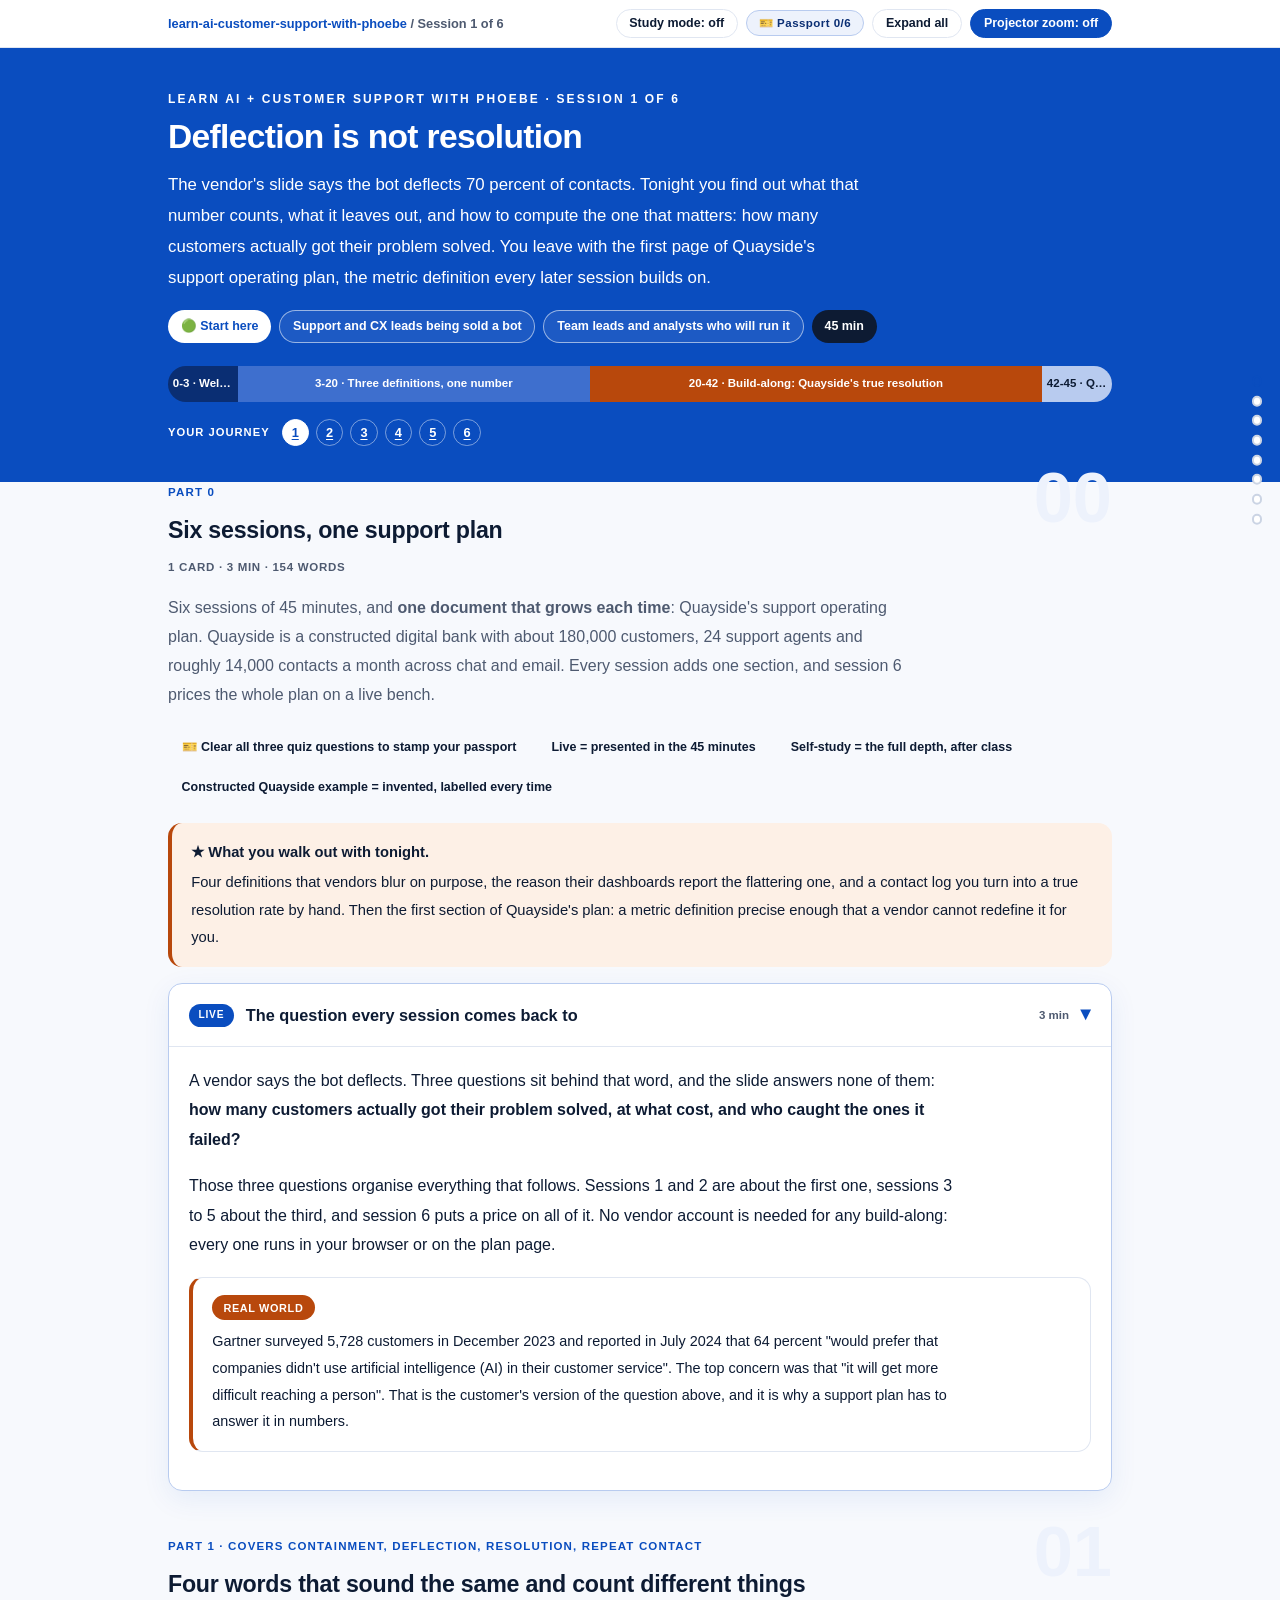
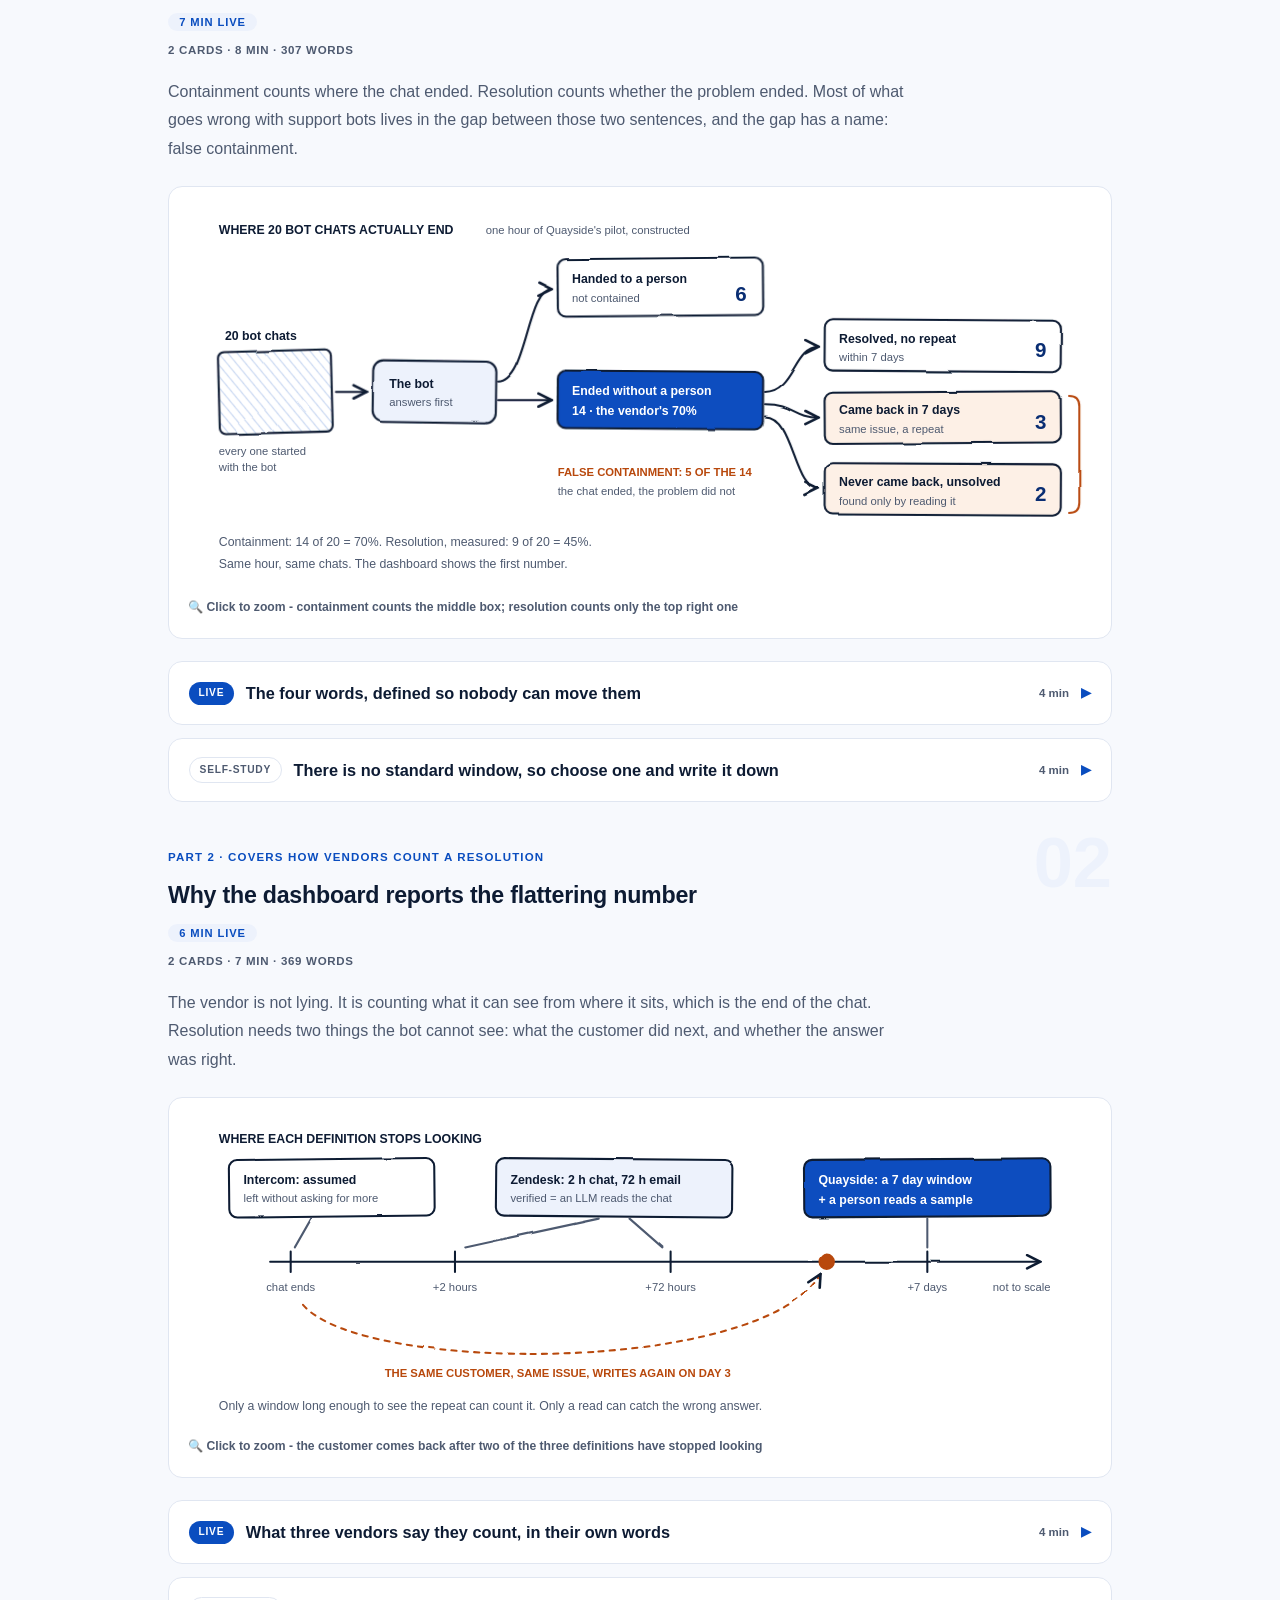
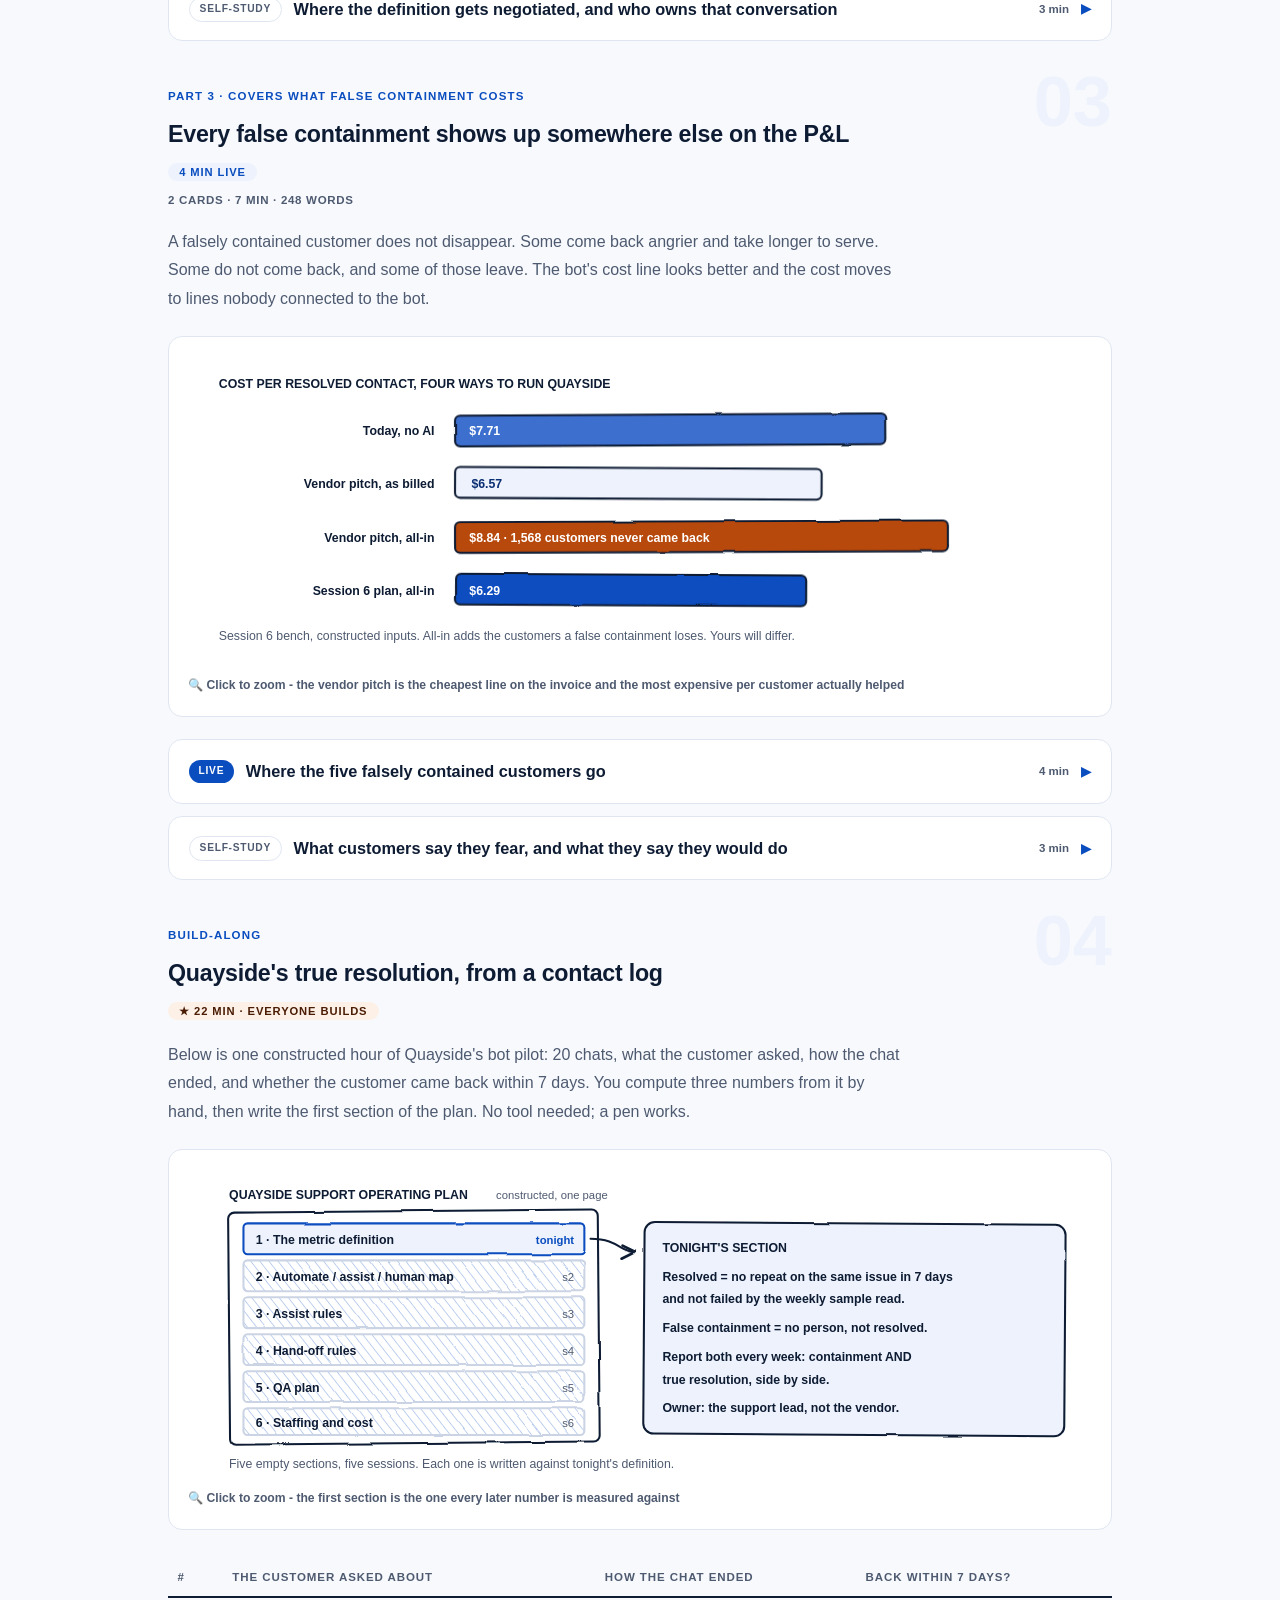
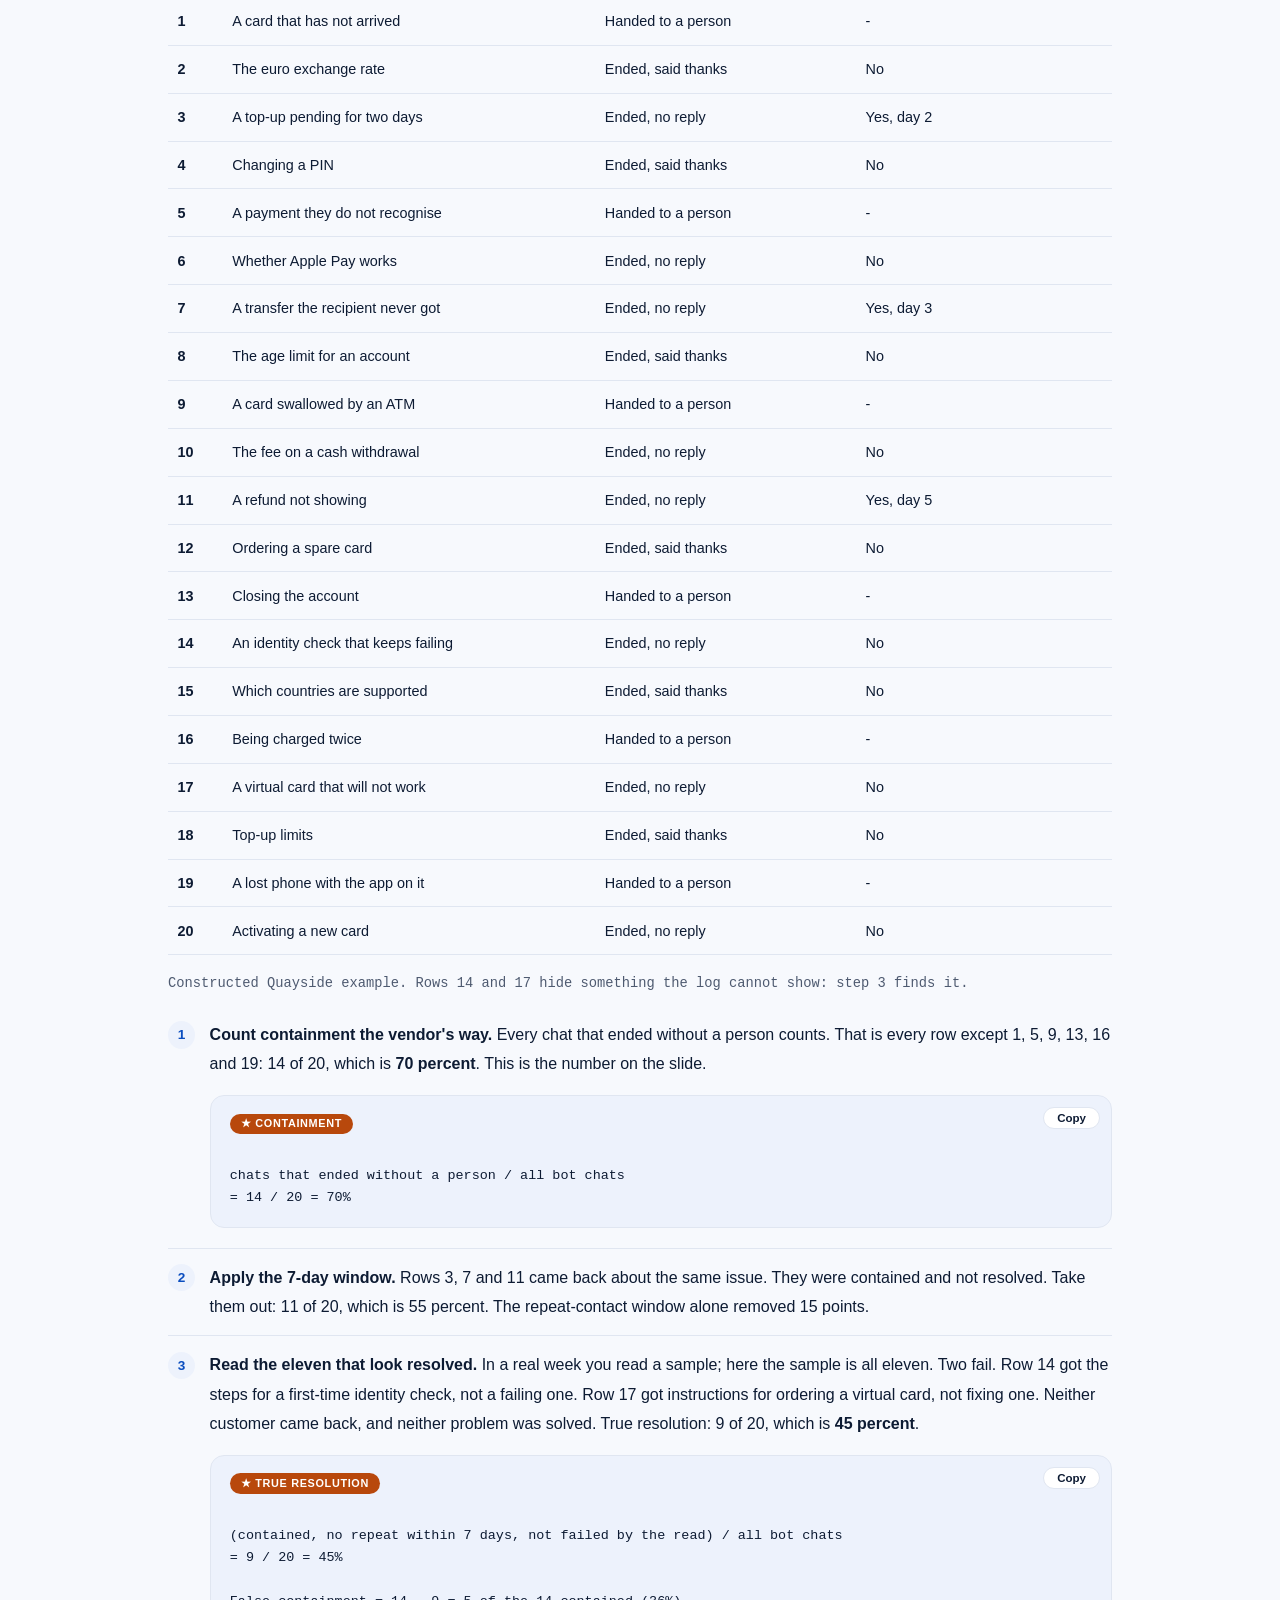
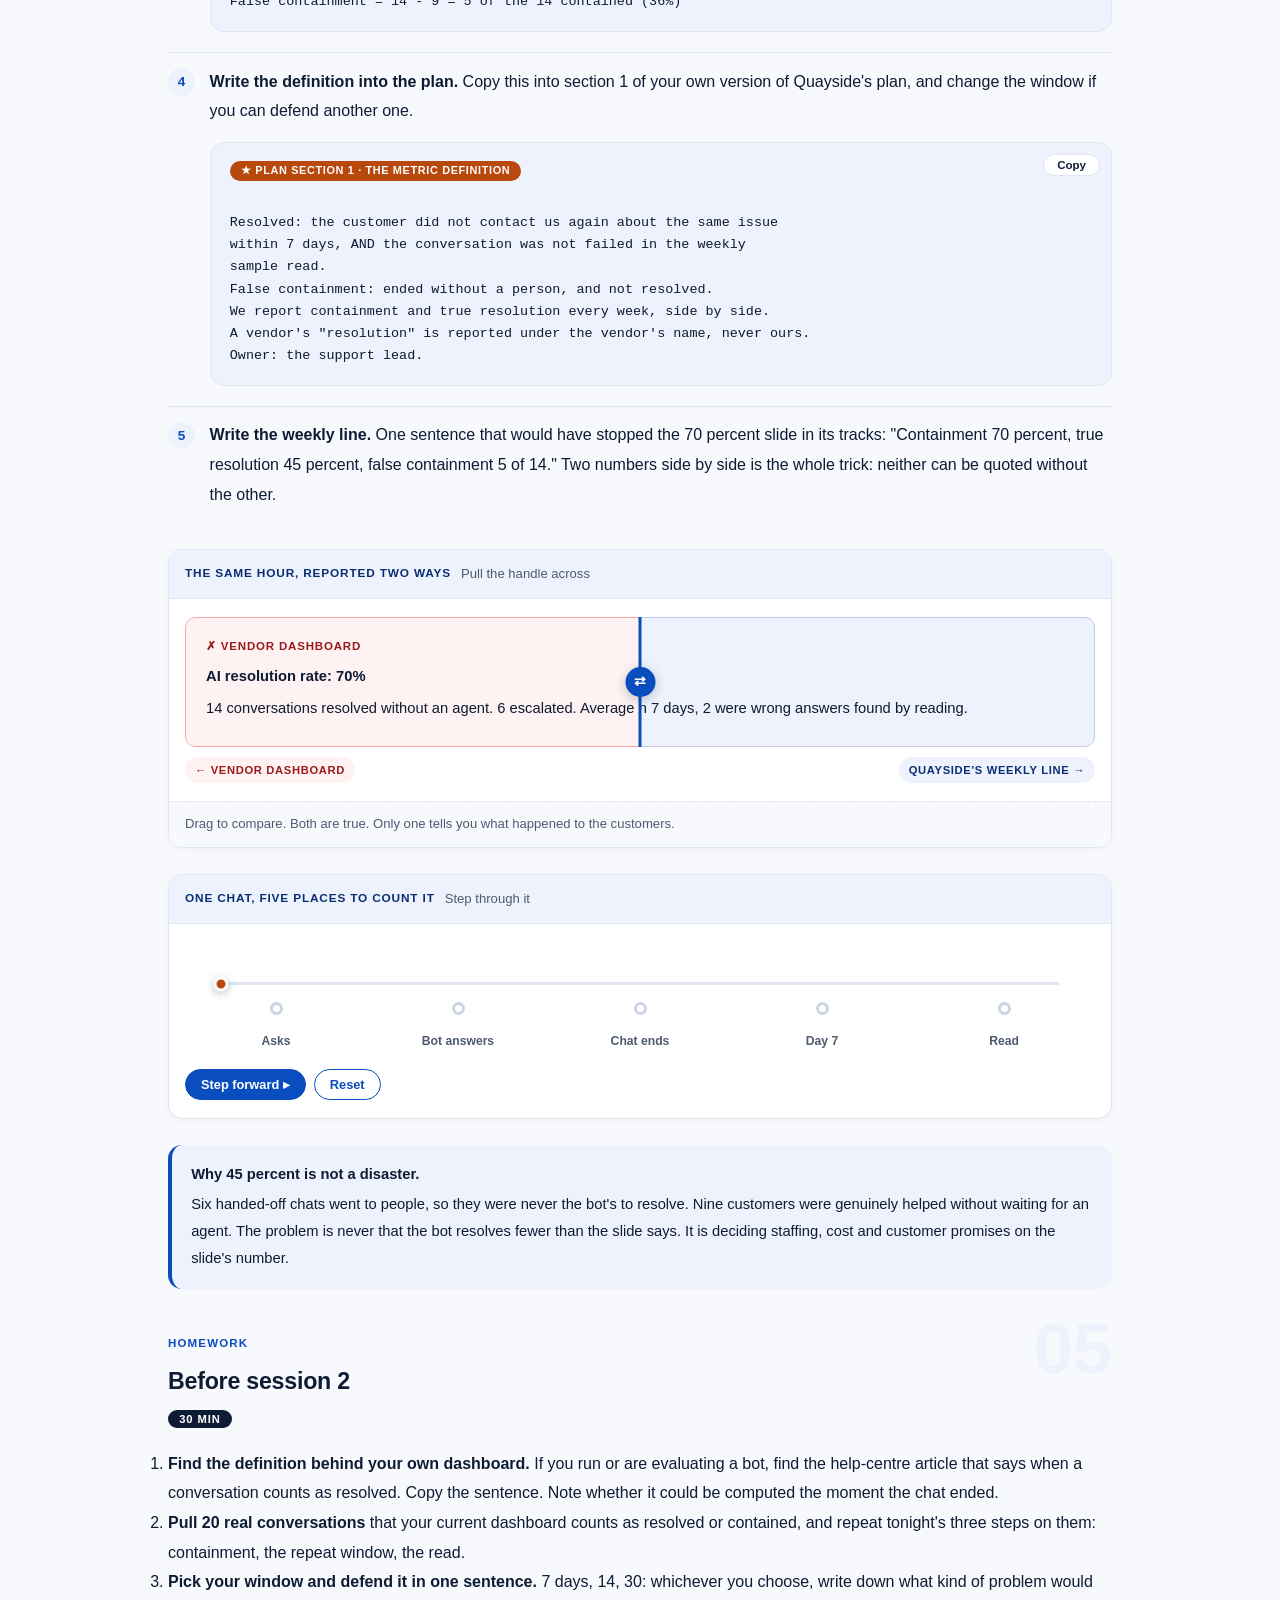
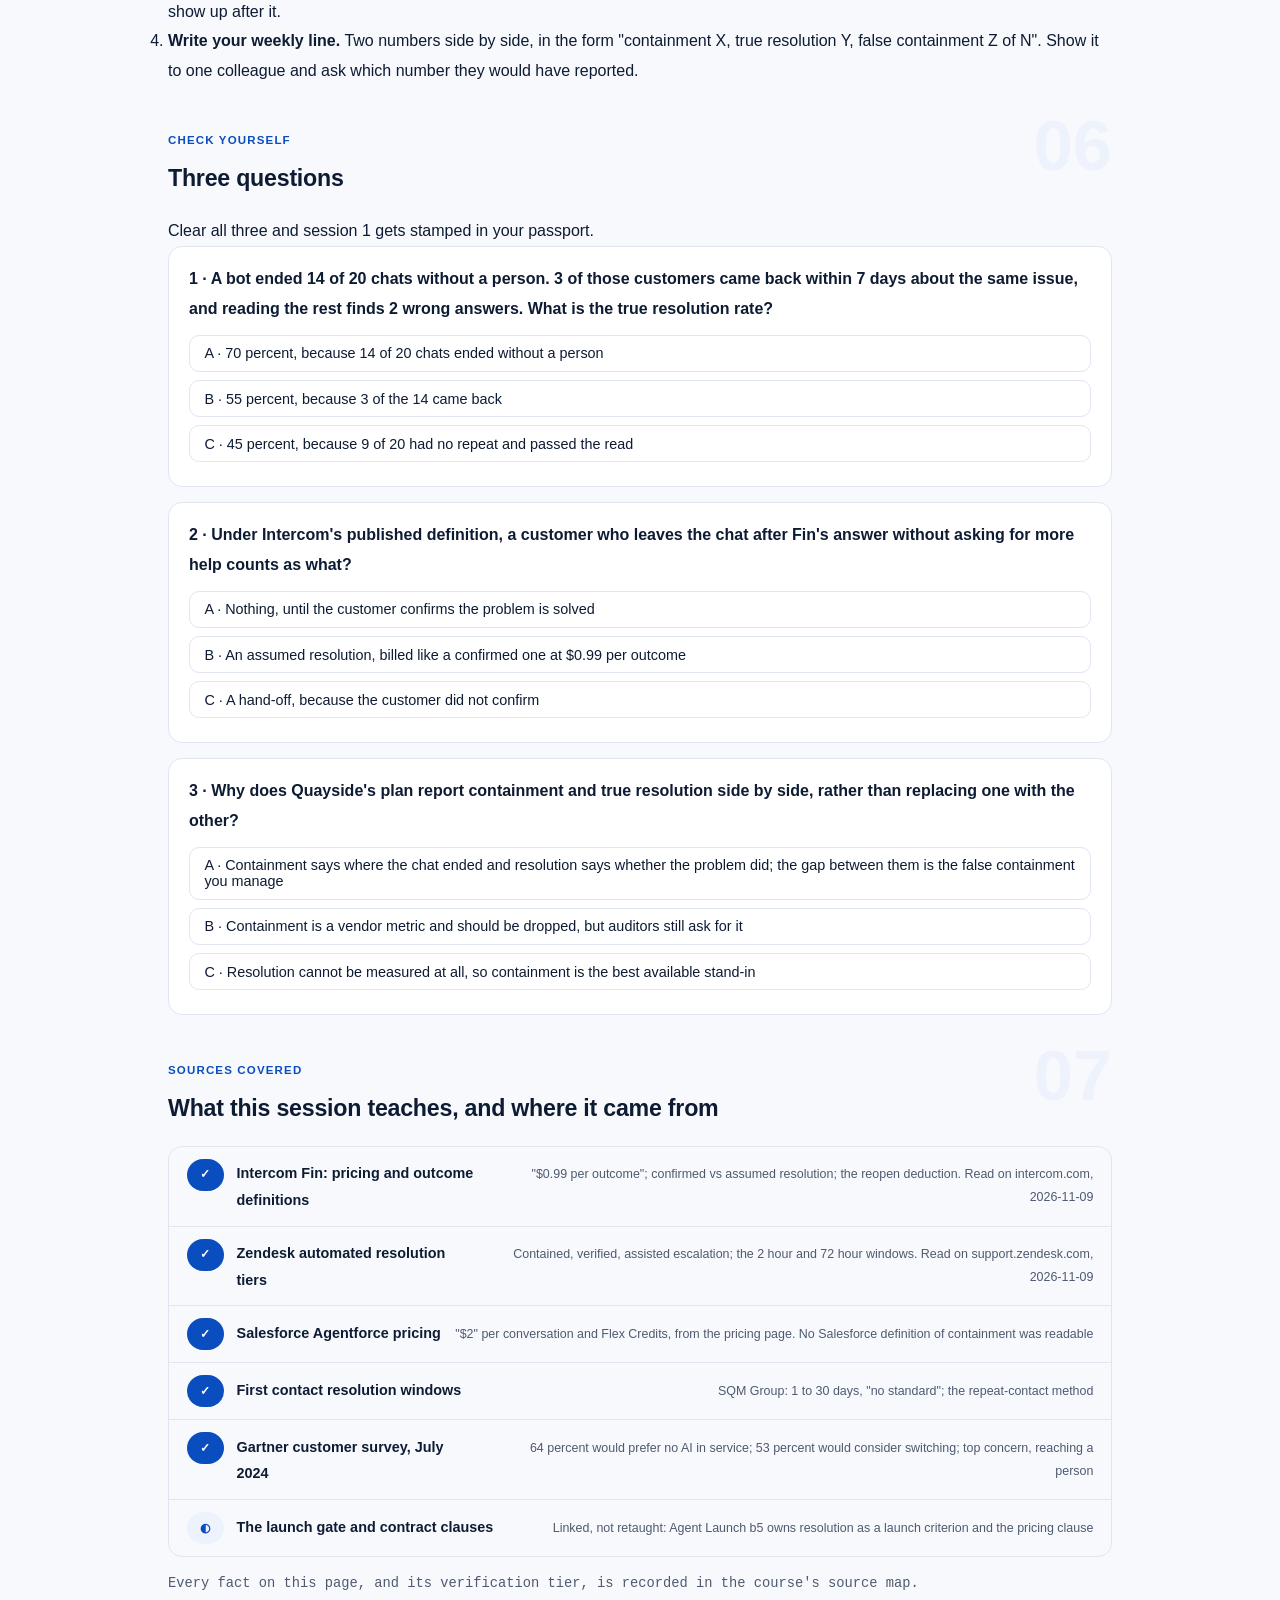
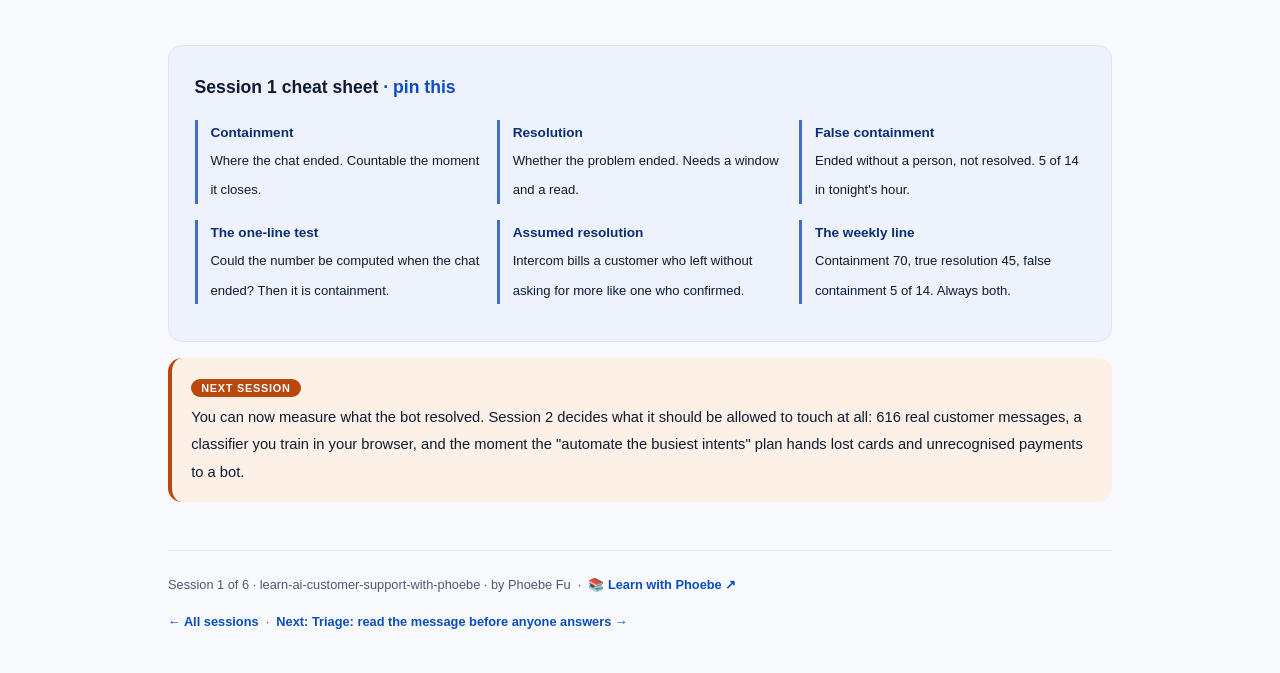
==== courses/01-deflection-is-not-resolution.html @ c3b91f30 "Initial course build by Phoebe Fu Co-Authored-By: Claude Opus 5.5 <noreply@anthropic.com>" ====
<!DOCTYPE html>
<html lang="en">
<head>
<meta charset="UTF-8">
<meta name="viewport" content="width=device-width, initial-scale=1.0">
<!-- social:start -->
<meta name="description" content="Session 1 of 6. Containment, deflection, resolution and false containment: why a support bot's dashboard says 70 percent when the customers say otherwise, and how to compute the true number from a contact log.">
<meta property="og:type" content="article">
<meta property="og:site_name" content="Learn with Phoebe">
<meta property="og:title" content="Deflection is not resolution - learn ai customer support with phoebe">
<meta property="og:description" content="Session 1 of 6. The bot ended 14 of 20 chats without a person. Nine customers actually got their problem solved.">
<meta property="og:url" content="https://phoebefu6.github.io/learn-ai-customer-support-with-phoebe/courses/01-deflection-is-not-resolution.html">
<meta property="og:image" content="https://phoebefu6.github.io/learn-ai-customer-support-with-phoebe/assets/og-cover.png">
<meta property="og:image:width" content="1200">
<meta property="og:image:height" content="630">
<meta name="twitter:card" content="summary_large_image">
<meta name="twitter:title" content="Deflection is not resolution - learn ai customer support with phoebe">
<meta name="twitter:description" content="Session 1 of 6. Containment counts where the chat ended. Resolution counts whether the problem did.">
<meta name="twitter:image" content="https://phoebefu6.github.io/learn-ai-customer-support-with-phoebe/assets/og-cover.png">
<!-- social:end -->
<title>Session 1 · Deflection is not resolution - learn ai customer support with phoebe</title>
<link rel="stylesheet" href="../assets/style.css?v=1">
</head>
<body>

<div class="toolbar">
  <div class="wrap">
    <span class="crumb"><a href="../index.html">learn-ai-customer-support-with-phoebe</a> / Session 1 of 6</span>
    <button class="btn" id="toggle-all" type="button">Expand all</button>
    <button class="btn primary" id="zoom-toggle" type="button">Projector zoom: off</button>
  </div>
</div>

<header class="masthead">
  <div class="wrap">
    <div class="eyebrow">Learn AI + Customer Support with Phoebe · Session 1 of 6</div>
    <h1>Deflection is not <span class="accent">resolution</span></h1>
    <p class="sub">The vendor's slide says the bot deflects 70 percent of contacts. Tonight you find out what that number counts, what it leaves out, and how to compute the one that matters: how many customers actually got their problem solved. You leave with the first page of Quayside's support operating plan, the metric definition every later session builds on.</p>
    <div class="chip-row">
      <span class="chip level">🟢 Start here</span>
      <span class="chip audience">Support and CX leads being sold a bot</span>
      <span class="chip audience">Team leads and analysts who will run it</span>
      <span class="chip time">45 min</span>
    </div>
    <div class="agenda">
      <span class="a1" style="flex:3">0-3 · Welcome</span>
      <span class="a2" style="flex:17">3-20 · Three definitions, one number</span>
      <span class="a3" style="flex:22">20-42 · Build-along: Quayside's true resolution</span>
      <span class="a4" style="flex:3">42-45 · Q&amp;A</span>
    </div>
  </div>
</header>

<main class="wrap">

  <!-- ============ INTRO ============ -->
  <section class="section" id="intro">
    <div class="section-kicker">
      <span class="klabel">Part 0</span>
      <h2>Six sessions, one support plan</h2>
    </div>
    <p class="lede">Six sessions of 45 minutes, and <strong>one document that grows each time</strong>: Quayside's support operating plan. Quayside is a constructed digital bank with about 180,000 customers, 24 support agents and roughly 14,000 contacts a month across chat and email. Every session adds one section, and session 6 prices the whole plan on a live bench.</p>

    <div class="legend">
      <span class="pill">🎫 Clear all three quiz questions to stamp your passport</span>
      <span class="pill">Live = presented in the 45 minutes</span>
      <span class="pill">Self-study = the full depth, after class</span>
      <span class="pill">Constructed Quayside example = invented, labelled every time</span>
    </div>

    <div class="callout win">
      <p><strong>★ What you walk out with tonight.</strong> Four definitions that vendors blur on purpose, the reason their dashboards report the flattering one, and a contact log you turn into a true resolution rate by hand. Then the first section of Quayside's plan: a metric definition precise enough that a vendor cannot redefine it for you.</p>
    </div>

    <details class="card" open>
      <summary><span class="mode live">Live</span>The question every session comes back to<span class="mini">3 min</span><span class="caret">▶</span></summary>
      <div class="body">
        <p>A vendor says the bot deflects. Three questions sit behind that word, and the slide answers none of them: <strong>how many customers actually got their problem solved, at what cost, and who caught the ones it failed?</strong></p>
        <p>Those three questions organise everything that follows. Sessions 1 and 2 are about the first one, sessions 3 to 5 about the third, and session 6 puts a price on all of it. No vendor account is needed for any build-along: every one runs in your browser or on the plan page.</p>
        <div class="callout example">
          <span class="ex-pill">Real world</span>
          <p>Gartner surveyed 5,728 customers in December 2023 and reported in July 2024 that 64 percent "would prefer that companies didn't use artificial intelligence (AI) in their customer service". The top concern was that "it will get more difficult reaching a person". That is the customer's version of the question above, and it is why a support plan has to answer it in numbers.</p>
        </div>
      </div>
    </details>
  </section>

  <!-- ============ PART 1 ============ -->
  <section class="section" id="part-1">
    <div class="section-kicker">
      <span class="klabel">Part 1 · covers containment, deflection, resolution, repeat contact</span>
      <h2>Four words that sound the same and count different things</h2>
      <span class="tag concept">7 min live</span>
    </div>
    <p class="lede">Containment counts where the chat ended. Resolution counts whether the problem ended. Most of what goes wrong with support bots lives in the gap between those two sentences, and the gap has a name: false containment.</p>

    <figure class="zoomable">
      <svg viewBox="0 0 880 370" xmlns="http://www.w3.org/2000/svg" role="img" aria-label="Twenty bot chats from one constructed hour at Quayside: 6 handed to a person, 14 ended without one. Of the 14, 9 were resolved with no repeat within 7 days, 3 came back within 7 days, and 2 never came back but were still unsolved. Containment is 70 percent, true resolution 45 percent.">
        <defs>
          <filter id="s1aSk" x="-3%" y="-3%" width="106%" height="106%"><feTurbulence type="fractalNoise" baseFrequency="0.02" numOctaves="2" seed="7" result="n"/><feDisplacementMap in="SourceGraphic" in2="n" scale="2.4" xChannelSelector="R" yChannelSelector="G"/></filter>
          <pattern id="s1aHc" patternUnits="userSpaceOnUse" width="7" height="7" patternTransform="rotate(-38)"><line x1="0" y1="0" x2="0" y2="7" stroke="#0A4DBF" stroke-width="1" opacity=".5"/></pattern>
          <marker id="s1aAr" viewBox="0 0 10 10" refX="9" refY="5" markerWidth="8" markerHeight="8" orient="auto"><path d="M1 1 L9 5 L1 9" fill="none" stroke="#0D1B33" stroke-width="1.6" stroke-linecap="round"/></marker>
        </defs>
        <style>
          .s1aH { font: 800 12px Inter, sans-serif; fill: #0D1B33; }
          .s1aL { font: 600 12px Inter, sans-serif; fill: #0D1B33; }
          .s1aS { font: 400 11px Inter, sans-serif; fill: #4E5A70; }
          .s1aB { font: 800 11px Inter, sans-serif; fill: #B8480C; }
          .s1aV { font: 800 20px Inter, sans-serif; fill: #0A2E73; }
          .s1aW { font: 800 12px Inter, sans-serif; fill: #FFFFFF; }
          .s1aN { font: 400 12px Inter, sans-serif; fill: #4E5A70; }
        </style>

        <text class="s1aH" x="30" y="26">WHERE 20 BOT CHATS ACTUALLY END</text>
        <text class="s1aS" x="290" y="26">one hour of Quayside's pilot, constructed</text>

        <g filter="url(#s1aSk)" fill="none" stroke="#0D1B33" stroke-width="2" stroke-linecap="round" stroke-linejoin="round">
          <rect x="30" y="140" width="110" height="80" rx="6" transform="rotate(-1.5 85 180)" fill="url(#s1aHc)"/>
          <rect x="180" y="150" width="120" height="60" rx="10" transform="rotate(0.8 240 180)" fill="#EDF2FC"/>
          <path d="M144 180 L174 180" marker-end="url(#s1aAr)"/>
          <rect x="360" y="50" width="200" height="56" rx="8" transform="rotate(-0.5 460 78)" fill="#FFFFFF"/>
          <rect x="360" y="160" width="200" height="56" rx="8" transform="rotate(0.4 460 188)" fill="#0A4DBF"/>
          <path d="M302 170 C330 170 330 80 354 80" marker-end="url(#s1aAr)"/>
          <path d="M302 188 L354 188" marker-end="url(#s1aAr)"/>
          <rect x="620" y="110" width="230" height="50" rx="8" transform="rotate(0.4 735 135)" fill="#FFFFFF"/>
          <rect x="620" y="180" width="230" height="50" rx="8" transform="rotate(-0.4 735 205)" fill="#FDF0E6"/>
          <rect x="620" y="250" width="230" height="50" rx="8" transform="rotate(0.3 735 275)" fill="#FDF0E6"/>
          <path d="M562 180 C590 180 590 136 614 136" marker-end="url(#s1aAr)"/>
          <path d="M562 192 C590 192 590 205 614 205" marker-end="url(#s1aAr)"/>
          <path d="M562 204 C590 204 590 274 614 274" marker-end="url(#s1aAr)"/>
          <path d="M858 184 Q868 184 868 194 L868 288 Q868 298 858 298" stroke="#B8480C"/>
        </g>

        <text class="s1aL" x="36" y="130">20 bot chats</text>
        <text class="s1aS" x="30" y="242">every one started</text>
        <text class="s1aS" x="30" y="257">with the bot</text>
        <text class="s1aH" x="196" y="176">The bot</text>
        <text class="s1aS" x="196" y="194">answers first</text>

        <text class="s1aL" x="374" y="74">Handed to a person</text>
        <text class="s1aS" x="374" y="93">not contained</text>
        <text class="s1aV" x="544" y="92" text-anchor="end">6</text>
        <text class="s1aW" x="374" y="183">Ended without a person</text>
        <text class="s1aW" x="374" y="203">14 · the vendor's 70%</text>

        <text class="s1aL" x="634" y="132">Resolved, no repeat</text>
        <text class="s1aS" x="634" y="150">within 7 days</text>
        <text class="s1aV" x="836" y="146" text-anchor="end">9</text>
        <text class="s1aL" x="634" y="202">Came back in 7 days</text>
        <text class="s1aS" x="634" y="220">same issue, a repeat</text>
        <text class="s1aV" x="836" y="216" text-anchor="end">3</text>
        <text class="s1aL" x="634" y="272">Never came back, unsolved</text>
        <text class="s1aS" x="634" y="290">found only by reading it</text>
        <text class="s1aV" x="836" y="286" text-anchor="end">2</text>
        <text class="s1aB" x="360" y="262">FALSE CONTAINMENT: 5 OF THE 14</text>
        <text class="s1aS" x="360" y="280">the chat ended, the problem did not</text>

        <text class="s1aN" x="30" y="330">Containment: 14 of 20 = 70%. Resolution, measured: 9 of 20 = 45%.</text>
        <text class="s1aN" x="30" y="352">Same hour, same chats. The dashboard shows the first number.</text>
      </svg>
      <figcaption>🔍 Click to zoom - containment counts the middle box; resolution counts only the top right one</figcaption>
    </figure>

    <details class="card">
      <summary><span class="mode live">Live</span>The four words, defined so nobody can move them<span class="mini">4 min</span><span class="caret">▶</span></summary>
      <div class="body">
        <table class="clean">
          <tr><th>Word</th><th>What it counts</th><th>When you can count it</th></tr>
          <tr><td><strong>Containment</strong></td><td>Conversations that ended without reaching a person</td><td>The moment the chat closes</td></tr>
          <tr><td><strong>Deflection</strong></td><td>Contacts that never reached a person because something else answered first. Vendors use it loosely, often as a synonym for containment</td><td>The moment the chat closes</td></tr>
          <tr><td><strong>Resolution</strong></td><td>Customers whose problem actually ended</td><td>Only after a window, and only with a check</td></tr>
          <tr><td><strong>Repeat contact</strong></td><td>The same customer, about the same issue, inside the window</td><td>At the end of the window</td></tr>
        </table>
        <p><strong>False containment</strong> is the difference: a conversation counted as contained whose problem was not resolved. Every one of them is a customer who was told, in effect, that they were done.</p>
        <div class="callout tip">
          <p><strong>The one-line test.</strong> Ask of any number on a vendor slide: could it have been computed the moment the chat ended? If yes, it is a containment number, whatever the slide calls it.</p>
        </div>
      </div>
    </details>

    <details class="card">
      <summary><span class="mode self">Self-study</span>There is no standard window, so choose one and write it down<span class="mini">4 min</span><span class="caret">▶</span></summary>
      <div class="body">
        <p>The contact-centre research firm SQM Group defines internal first contact resolution by whether the customer came back "for the same issue within 1 to 30 days", and adds that "there is no standard for internal FCR measurement". A poll reported by Call Centre Helper found "the most common method of measuring FCR was to track repeat contacts within a given timeframe".</p>
        <p>So the window is a decision, not a fact. Quayside picks <strong>7 days</strong>: long enough to see a transfer that never arrived or a refund that never showed, short enough to report weekly. A bank with monthly statements might reasonably pick 30. What is not reasonable is leaving the choice to whoever builds the dashboard.</p>
        <div class="callout example">
          <span class="ex-pill">Real world</span>
          <p>Klarna's February 2024 announcement of its AI assistant listed many numbers. One of them was "a 25% drop in repeat inquiries". Session 5 takes the whole announcement apart; for now, notice that the repeat number is the only one in the list that speaks to resolution rather than to where the chat ended.</p>
        </div>
      </div>
    </details>
  </section>

  <!-- ============ PART 2 ============ -->
  <section class="section" id="part-2">
    <div class="section-kicker">
      <span class="klabel">Part 2 · covers how vendors count a resolution</span>
      <h2>Why the dashboard reports the flattering number</h2>
      <span class="tag concept">6 min live</span>
    </div>
    <p class="lede">The vendor is not lying. It is counting what it can see from where it sits, which is the end of the chat. Resolution needs two things the bot cannot see: what the customer did next, and whether the answer was right.</p>

    <figure class="zoomable">
      <svg viewBox="0 0 880 300" xmlns="http://www.w3.org/2000/svg" role="img" aria-label="A timeline from the end of a chat to seven days later. Intercom counts an assumed resolution when the customer leaves without asking for more; Zendesk's window is 2 hours for messaging by default and 72 hours for email, and its verified tier has a language model read the chat; Quayside's definition waits 7 days and reads a sample. The customer's repeat contact on day 3 is visible only to the 7 day window.">
        <defs>
          <filter id="s1bSk" x="-3%" y="-3%" width="106%" height="106%"><feTurbulence type="fractalNoise" baseFrequency="0.02" numOctaves="2" seed="13" result="n"/><feDisplacementMap in="SourceGraphic" in2="n" scale="2.4" xChannelSelector="R" yChannelSelector="G"/></filter>
          <pattern id="s1bHc" patternUnits="userSpaceOnUse" width="7" height="7" patternTransform="rotate(-38)"><line x1="0" y1="0" x2="0" y2="7" stroke="#0A4DBF" stroke-width="1" opacity=".5"/></pattern>
          <marker id="s1bAr" viewBox="0 0 10 10" refX="9" refY="5" markerWidth="8" markerHeight="8" orient="auto"><path d="M1 1 L9 5 L1 9" fill="none" stroke="#0D1B33" stroke-width="1.6" stroke-linecap="round"/></marker>
        </defs>
        <style>
          .s1bH { font: 800 12px Inter, sans-serif; fill: #0D1B33; }
          .s1bL { font: 600 12px Inter, sans-serif; fill: #0D1B33; }
          .s1bS { font: 400 11px Inter, sans-serif; fill: #4E5A70; }
          .s1bB { font: 800 11px Inter, sans-serif; fill: #B8480C; }
          .s1bW { font: 800 12px Inter, sans-serif; fill: #FFFFFF; }
          .s1bN { font: 400 12px Inter, sans-serif; fill: #4E5A70; }
        </style>

        <text class="s1bH" x="30" y="24">WHERE EACH DEFINITION STOPS LOOKING</text>

        <g filter="url(#s1bSk)" fill="none" stroke="#0D1B33" stroke-width="2" stroke-linecap="round" stroke-linejoin="round">
          <rect x="40" y="40" width="200" height="56" rx="8" transform="rotate(-0.6 140 68)" fill="#FFFFFF"/>
          <rect x="300" y="40" width="230" height="56" rx="8" transform="rotate(0.5 415 68)" fill="#EDF2FC"/>
          <rect x="600" y="40" width="240" height="56" rx="8" transform="rotate(-0.4 720 68)" fill="#0A4DBF"/>
          <path d="M80 140 L830 140" marker-end="url(#s1bAr)"/>
          <path d="M100 130 L100 150 M260 130 L260 150 M470 130 L470 150 M720 130 L720 150"/>
          <path d="M120 98 L104 126" stroke="#4E5A70"/>
          <path d="M400 98 L270 126 M430 98 L462 126" stroke="#4E5A70"/>
          <path d="M720 98 L720 126" stroke="#4E5A70"/>
          <path d="M112 182 C170 250 560 250 616 152" stroke="#B8480C" stroke-dasharray="5 6" marker-end="url(#s1bAr)"/>
          <circle cx="622" cy="140" r="7" fill="#B8480C" stroke="#B8480C"/>
        </g>

        <text class="s1bL" x="54" y="64">Intercom: assumed</text>
        <text class="s1bS" x="54" y="82">left without asking for more</text>
        <text class="s1bL" x="314" y="64">Zendesk: 2 h chat, 72 h email</text>
        <text class="s1bS" x="314" y="82">verified = an LLM reads the chat</text>
        <text class="s1bW" x="614" y="64">Quayside: a 7 day window</text>
        <text class="s1bW" x="614" y="84">+ a person reads a sample</text>

        <text class="s1bS" x="100" y="168" text-anchor="middle">chat ends</text>
        <text class="s1bS" x="260" y="168" text-anchor="middle">+2 hours</text>
        <text class="s1bS" x="470" y="168" text-anchor="middle">+72 hours</text>
        <text class="s1bS" x="720" y="168" text-anchor="middle">+7 days</text>
        <text class="s1bS" x="840" y="168" text-anchor="end">not to scale</text>
        <text class="s1bB" x="360" y="252" text-anchor="middle">THE SAME CUSTOMER, SAME ISSUE, WRITES AGAIN ON DAY 3</text>

        <text class="s1bN" x="30" y="284">Only a window long enough to see the repeat can count it. Only a read can catch the wrong answer.</text>
      </svg>
      <figcaption>🔍 Click to zoom - the customer comes back after two of the three definitions have stopped looking</figcaption>
    </figure>

    <details class="card">
      <summary><span class="mode live">Live</span>What three vendors say they count, in their own words<span class="mini">4 min</span><span class="caret">▶</span></summary>
      <div class="body">
        <p>Each of these was read on the vendor's own page on 2026-11-09. Pricing and definitions here change often: re-verify before you put any of it in a contract.</p>
        <div class="prompt-box bad">
          <span class="label">Intercom Fin, help centre: what counts as a resolution</span>
A resolution is counted when, following Fin's last answer in a
conversation, the customer confirms ("Ok thanks", "That helped")
"or exits the conversation without requesting further assistance
(assumed resolution)."
        </div>
        <p>Intercom's pricing page lists Fin at "$0.99 per outcome", and the FAQ counts the case where customers "don't ask for more help after Fin responds". An assumed resolution is billed like a confirmed one. If the customer returns to the same conversation, "that resolution will be deducted and not charged". A new conversation three days later is a different conversation.</p>
        <div class="prompt-box good">
          <span class="label">★ Zendesk, resolution tiers introduced May 18, 2026</span>
Contained: "The AI agent handled the interaction to completion
without the customer requesting further assistance."
"This tier does not count against your resolution allowance."

Verified: "The AI agent successfully resolved the interaction."
A large language model "evaluates the text of the conversation to
confirm that the customer's request was satisfactorily resolved."
        </div>
        <p>Zendesk's windows: email ends "72 hours after the first email", messaging "2 hours after the first message" by default (it "can be increased up to 72 hours"). Its own product now separates contained from verified, which is the distinction this session is about, drawn by a vendor.</p>
        <p>Salesforce lists Agentforce at "$2" per conversation on its pricing page, with Flex Credits as the newer model. No Salesforce page that defines a conversation, containment or deflection could be read, so none is quoted here.</p>
      </div>
    </details>

    <details class="card">
      <summary><span class="mode self">Self-study</span>Where the definition gets negotiated, and who owns that conversation<span class="mini">3 min</span><span class="caret">▶</span></summary>
      <div class="body">
        <p>Whether a vendor's definition of resolution is good enough to launch on, and how to write the resolution-definition clause into the contract, belongs to the launch gate. That is taught in full in <a href="https://phoebefu6.github.io/learn-agent-launch-with-phoebe/courses/b5-gate-the-chatbot.html">Agent Launch: gate the chatbot ↗</a>. This session takes over after launch: the operating number you report every week, whatever the contract says.</p>
        <p>A support-QA vendor put the problem in one sentence: "Containment counts the absence of a human, not the presence of a resolution." It is a vendor blog, so treat it as a quotable line rather than evidence, but it is the right line.</p>
      </div>
    </details>
  </section>

  <!-- ============ PART 3 ============ -->
  <section class="section" id="part-3">
    <div class="section-kicker">
      <span class="klabel">Part 3 · covers what false containment costs</span>
      <h2>Every false containment shows up somewhere else on the P&amp;L</h2>
      <span class="tag concept">4 min live</span>
    </div>
    <p class="lede">A falsely contained customer does not disappear. Some come back angrier and take longer to serve. Some do not come back, and some of those leave. The bot's cost line looks better and the cost moves to lines nobody connected to the bot.</p>

    <figure class="zoomable">
      <svg viewBox="0 0 880 300" xmlns="http://www.w3.org/2000/svg" role="img" aria-label="Cost per resolved contact from the session 6 bench, constructed inputs: today with no AI 7.71 dollars; the vendor pitch at 70 percent, as billed, 6.57 dollars; the same pitch counting customers lost, 8.84 dollars; the session 6 plan counting customers lost, 6.29 dollars.">
        <defs>
          <filter id="s1cSk" x="-3%" y="-3%" width="106%" height="106%"><feTurbulence type="fractalNoise" baseFrequency="0.02" numOctaves="2" seed="21" result="n"/><feDisplacementMap in="SourceGraphic" in2="n" scale="2.4" xChannelSelector="R" yChannelSelector="G"/></filter>
        </defs>
        <style>
          .s1cH { font: 800 12px Inter, sans-serif; fill: #0D1B33; }
          .s1cL { font: 600 12px Inter, sans-serif; fill: #0D1B33; }
          .s1cS { font: 400 11px Inter, sans-serif; fill: #4E5A70; }
          .s1cW { font: 800 12px Inter, sans-serif; fill: #FFFFFF; }
          .s1cV { font: 800 12px Inter, sans-serif; fill: #0A2E73; }
          .s1cN { font: 400 12px Inter, sans-serif; fill: #4E5A70; }
        </style>

        <text class="s1cH" x="30" y="30">COST PER RESOLVED CONTACT, FOUR WAYS TO RUN QUAYSIDE</text>

        <g filter="url(#s1cSk)" fill="none" stroke="#0D1B33" stroke-width="2" stroke-linecap="round" stroke-linejoin="round">
          <rect x="260" y="56" width="419" height="30" rx="5" transform="rotate(-0.3 470 71)" fill="#3E6FCE"/>
          <rect x="260" y="108" width="357" height="30" rx="5" transform="rotate(0.3 438 123)" fill="#EDF2FC"/>
          <rect x="260" y="160" width="480" height="30" rx="5" transform="rotate(-0.2 500 175)" fill="#B8480C"/>
          <rect x="260" y="212" width="342" height="30" rx="5" transform="rotate(0.3 431 227)" fill="#0A4DBF"/>
        </g>

        <text class="s1cL" x="240" y="76" text-anchor="end">Today, no AI</text>
        <text class="s1cW" x="274" y="76">$7.71</text>
        <text class="s1cL" x="240" y="128" text-anchor="end">Vendor pitch, as billed</text>
        <text class="s1cV" x="276" y="128">$6.57</text>
        <text class="s1cL" x="240" y="180" text-anchor="end">Vendor pitch, all-in</text>
        <text class="s1cW" x="274" y="180">$8.84 · 1,568 customers never came back</text>
        <text class="s1cL" x="240" y="232" text-anchor="end">Session 6 plan, all-in</text>
        <text class="s1cW" x="274" y="232">$6.29</text>

        <text class="s1cN" x="30" y="276">Session 6 bench, constructed inputs. All-in adds the customers a false containment loses. Yours will differ.</text>
      </svg>
      <figcaption>🔍 Click to zoom - the vendor pitch is the cheapest line on the invoice and the most expensive per customer actually helped</figcaption>
    </figure>

    <details class="card">
      <summary><span class="mode live">Live</span>Where the five falsely contained customers go<span class="mini">4 min</span><span class="caret">▶</span></summary>
      <div class="body">
        <p>Take the 5 false containments from the figure in Part 1. In Quayside's constructed model, which session 6 prices, three things happen:</p>
        <ul>
          <li><strong>Most come back.</strong> The model assumes 60 percent return within the window, and each repeat takes 1.5 times the normal handle time, because the customer explains the problem again and is less patient doing it.</li>
          <li><strong>The rest go quiet.</strong> They are invisible to every containment number and to the repeat-contact number too. Only reading a sample finds them, which is why session 5 exists.</li>
          <li><strong>Some of the quiet ones leave.</strong> The model assumes 15 percent of them close their account. Churn modelling itself is a different discipline, taught in <a href="https://phoebefu6.github.io/learn-customer-retention-with-phoebe/courses/a7-churn-prediction.html">Customer Retention: churn prediction ↗</a>; here it is one honest line on the support P&amp;L.</li>
        </ul>
        <p>Every one of those percentages is constructed, and the bench labels them so. What is not constructed is the shape: <strong>you also paid the AI fee on every falsely contained conversation</strong>, because under an assumed-resolution definition they were billed as outcomes.</p>
      </div>
    </details>

    <details class="card">
      <summary><span class="mode self">Self-study</span>What customers say they fear, and what they say they would do<span class="mini">3 min</span><span class="caret">▶</span></summary>
      <div class="body">
        <p>The same July 2024 Gartner release reported that "53% of customers would consider switching to a competitor if they found out a company was going to use AI for customer service". It is a stated intention from a survey, not observed behaviour, so do not put it in a forecast. It is still the right thing to read aloud when someone proposes measuring the bot by containment alone: the thing customers say they fear is exactly the thing containment cannot see.</p>
      </div>
    </details>
  </section>

  <!-- ============ DEMO ============ -->
  <section class="section" id="demo-1">
    <div class="section-kicker">
      <span class="klabel">Build-along</span>
      <h2>Quayside's true resolution, from a contact log</h2>
      <span class="tag demo">★ 22 min · everyone builds</span>
    </div>
    <p class="lede">Below is one constructed hour of Quayside's bot pilot: 20 chats, what the customer asked, how the chat ended, and whether the customer came back within 7 days. You compute three numbers from it by hand, then write the first section of the plan. No tool needed; a pen works.</p>

    <figure class="zoomable">
      <svg viewBox="0 0 880 300" xmlns="http://www.w3.org/2000/svg" role="img" aria-label="Quayside's support operating plan as a one-page document with six sections. Section 1, the metric definition, is filled tonight; sections 2 to 6 are empty and labelled with the session that fills them. The definition reads: resolved means no repeat on the same issue within 7 days and not failed by a sample read; report containment and true resolution together.">
        <defs>
          <filter id="s1dSk" x="-3%" y="-3%" width="106%" height="106%"><feTurbulence type="fractalNoise" baseFrequency="0.02" numOctaves="2" seed="29" result="n"/><feDisplacementMap in="SourceGraphic" in2="n" scale="2.4" xChannelSelector="R" yChannelSelector="G"/></filter>
          <pattern id="s1dHc" patternUnits="userSpaceOnUse" width="7" height="7" patternTransform="rotate(-38)"><line x1="0" y1="0" x2="0" y2="7" stroke="#0A4DBF" stroke-width="1" opacity=".5"/></pattern>
          <marker id="s1dAr" viewBox="0 0 10 10" refX="9" refY="5" markerWidth="8" markerHeight="8" orient="auto"><path d="M1 1 L9 5 L1 9" fill="none" stroke="#0D1B33" stroke-width="1.6" stroke-linecap="round"/></marker>
        </defs>
        <style>
          .s1dH { font: 800 12px Inter, sans-serif; fill: #0D1B33; }
          .s1dL { font: 600 12px Inter, sans-serif; fill: #0D1B33; }
          .s1dS { font: 400 11px Inter, sans-serif; fill: #4E5A70; }
          .s1dA { font: 700 11px Inter, sans-serif; fill: #0A4DBF; }
          .s1dN { font: 400 12px Inter, sans-serif; fill: #4E5A70; }
        </style>

        <text class="s1dH" x="40" y="28">QUAYSIDE SUPPORT OPERATING PLAN</text>
        <text class="s1dS" x="300" y="28">constructed, one page</text>

        <g filter="url(#s1dSk)" fill="none" stroke="#0D1B33" stroke-width="2" stroke-linecap="round" stroke-linejoin="round">
          <rect x="40" y="40" width="360" height="226" rx="6" transform="rotate(-0.5 220 153)" fill="#FFFFFF"/>
          <rect x="54" y="52" width="332" height="30" rx="4" fill="#EDF2FC" stroke="#0A4DBF"/>
          <rect x="54" y="88" width="332" height="30" rx="4" fill="url(#s1dHc)" stroke="#CBD4E4"/>
          <rect x="54" y="124" width="332" height="30" rx="4" fill="url(#s1dHc)" stroke="#CBD4E4"/>
          <rect x="54" y="160" width="332" height="30" rx="4" fill="url(#s1dHc)" stroke="#CBD4E4"/>
          <rect x="54" y="196" width="332" height="30" rx="4" fill="url(#s1dHc)" stroke="#CBD4E4"/>
          <rect x="54" y="232" width="332" height="26" rx="4" fill="url(#s1dHc)" stroke="#CBD4E4"/>
          <path d="M392 67 C420 67 420 80 436 80" marker-end="url(#s1dAr)"/>
          <rect x="444" y="52" width="410" height="206" rx="10" transform="rotate(0.4 649 155)" fill="#EDF2FC"/>
        </g>

        <text class="s1dL" x="66" y="72">1 · The metric definition</text>
        <text class="s1dA" x="376" y="72" text-anchor="end">tonight</text>
        <text class="s1dL" x="66" y="108">2 · Automate / assist / human map</text>
        <text class="s1dS" x="376" y="108" text-anchor="end">s2</text>
        <text class="s1dL" x="66" y="144">3 · Assist rules</text>
        <text class="s1dS" x="376" y="144" text-anchor="end">s3</text>
        <text class="s1dL" x="66" y="180">4 · Hand-off rules</text>
        <text class="s1dS" x="376" y="180" text-anchor="end">s4</text>
        <text class="s1dL" x="66" y="216">5 · QA plan</text>
        <text class="s1dS" x="376" y="216" text-anchor="end">s5</text>
        <text class="s1dL" x="66" y="250">6 · Staffing and cost</text>
        <text class="s1dS" x="376" y="250" text-anchor="end">s6</text>

        <text class="s1dH" x="462" y="80">TONIGHT'S SECTION</text>
        <text class="s1dL" x="462" y="108">Resolved = no repeat on the same issue in 7 days</text>
        <text class="s1dL" x="462" y="130">and not failed by the weekly sample read.</text>
        <text class="s1dL" x="462" y="158">False containment = no person, not resolved.</text>
        <text class="s1dL" x="462" y="186">Report both every week: containment AND</text>
        <text class="s1dL" x="462" y="208">true resolution, side by side.</text>
        <text class="s1dL" x="462" y="236">Owner: the support lead, not the vendor.</text>

        <text class="s1dN" x="40" y="290">Five empty sections, five sessions. Each one is written against tonight's definition.</text>
      </svg>
      <figcaption>🔍 Click to zoom - the first section is the one every later number is measured against</figcaption>
    </figure>

    <table class="clean">
      <tr><th>#</th><th>The customer asked about</th><th>How the chat ended</th><th>Back within 7 days?</th></tr>
      <tr><td>1</td><td>A card that has not arrived</td><td>Handed to a person</td><td>-</td></tr>
      <tr><td>2</td><td>The euro exchange rate</td><td>Ended, said thanks</td><td>No</td></tr>
      <tr><td>3</td><td>A top-up pending for two days</td><td>Ended, no reply</td><td>Yes, day 2</td></tr>
      <tr><td>4</td><td>Changing a PIN</td><td>Ended, said thanks</td><td>No</td></tr>
      <tr><td>5</td><td>A payment they do not recognise</td><td>Handed to a person</td><td>-</td></tr>
      <tr><td>6</td><td>Whether Apple Pay works</td><td>Ended, no reply</td><td>No</td></tr>
      <tr><td>7</td><td>A transfer the recipient never got</td><td>Ended, no reply</td><td>Yes, day 3</td></tr>
      <tr><td>8</td><td>The age limit for an account</td><td>Ended, said thanks</td><td>No</td></tr>
      <tr><td>9</td><td>A card swallowed by an ATM</td><td>Handed to a person</td><td>-</td></tr>
      <tr><td>10</td><td>The fee on a cash withdrawal</td><td>Ended, no reply</td><td>No</td></tr>
      <tr><td>11</td><td>A refund not showing</td><td>Ended, no reply</td><td>Yes, day 5</td></tr>
      <tr><td>12</td><td>Ordering a spare card</td><td>Ended, said thanks</td><td>No</td></tr>
      <tr><td>13</td><td>Closing the account</td><td>Handed to a person</td><td>-</td></tr>
      <tr><td>14</td><td>An identity check that keeps failing</td><td>Ended, no reply</td><td>No</td></tr>
      <tr><td>15</td><td>Which countries are supported</td><td>Ended, said thanks</td><td>No</td></tr>
      <tr><td>16</td><td>Being charged twice</td><td>Handed to a person</td><td>-</td></tr>
      <tr><td>17</td><td>A virtual card that will not work</td><td>Ended, no reply</td><td>No</td></tr>
      <tr><td>18</td><td>Top-up limits</td><td>Ended, said thanks</td><td>No</td></tr>
      <tr><td>19</td><td>A lost phone with the app on it</td><td>Handed to a person</td><td>-</td></tr>
      <tr><td>20</td><td>Activating a new card</td><td>Ended, no reply</td><td>No</td></tr>
    </table>
    <p class="mono">Constructed Quayside example. Rows 14 and 17 hide something the log cannot show: step 3 finds it.</p>

    <div class="steps">
      <div class="step"><p><strong>Count containment the vendor's way.</strong> Every chat that ended without a person counts. That is every row except 1, 5, 9, 13, 16 and 19: 14 of 20, which is <strong>70 percent</strong>. This is the number on the slide.</p>
        <div class="prompt-box good"><span class="label">★ Containment</span>
chats that ended without a person / all bot chats
= 14 / 20 = 70%</div></div>
      <div class="step"><p><strong>Apply the 7-day window.</strong> Rows 3, 7 and 11 came back about the same issue. They were contained and not resolved. Take them out: 11 of 20, which is 55 percent. The repeat-contact window alone removed 15 points.</p></div>
      <div class="step"><p><strong>Read the eleven that look resolved.</strong> In a real week you read a sample; here the sample is all eleven. Two fail. Row 14 got the steps for a first-time identity check, not a failing one. Row 17 got instructions for ordering a virtual card, not fixing one. Neither customer came back, and neither problem was solved. True resolution: 9 of 20, which is <strong>45 percent</strong>.</p>
        <div class="prompt-box good"><span class="label">★ True resolution</span>
(contained, no repeat within 7 days, not failed by the read) / all bot chats
= 9 / 20 = 45%

False containment = 14 - 9 = 5 of the 14 contained (36%)</div></div>
      <div class="step"><p><strong>Write the definition into the plan.</strong> Copy this into section 1 of your own version of Quayside's plan, and change the window if you can defend another one.</p>
        <div class="prompt-box good"><span class="label">★ Plan section 1 · the metric definition</span>
Resolved: the customer did not contact us again about the same issue
within 7 days, AND the conversation was not failed in the weekly
sample read.
False containment: ended without a person, and not resolved.
We report containment and true resolution every week, side by side.
A vendor's "resolution" is reported under the vendor's name, never ours.
Owner: the support lead.</div></div>
      <div class="step"><p><strong>Write the weekly line.</strong> One sentence that would have stopped the 70 percent slide in its tracks: "Containment 70 percent, true resolution 45 percent, false containment 5 of 14." Two numbers side by side is the whole trick: neither can be quoted without the other.</p></div>
    </div>

    <div class="wipe" data-title="The same hour, reported two ways" data-label-a="Vendor dashboard" data-label-b="Quayside's weekly line" data-foot="Drag to compare. Both are true. Only one tells you what happened to the customers.">
      <div class="wipe-a">
        <p><strong>AI resolution rate: 70%</strong></p>
        <p>14 conversations resolved without an agent. 6 escalated. Average handle time under two minutes.</p>
      </div>
      <div class="wipe-b">
        <p><strong>Containment 70%, true resolution 45%.</strong></p>
        <p>5 of 14 contained chats were false containment: 3 came back within 7 days, 2 were wrong answers found by reading.</p>
      </div>
    </div>

    <div class="tick" data-stages="Asks|Bot answers|Chat ends|Day 7|Read" data-title="One chat, five places to count it">
      <p class="tick-note" data-stage="0"><b>Asks.</b> Row 7: the recipient never got the transfer.</p>
      <p class="tick-note" data-stage="1"><b>Bot answers.</b> It explains how long transfers normally take.</p>
      <p class="tick-note" data-stage="2"><b>Chat ends.</b> No reply. Containment counts it, and an assumed-resolution definition bills it.</p>
      <p class="tick-note" data-stage="3"><b>Day 7.</b> The customer wrote again on day 3. A repeat contact: not resolved.</p>
      <p class="tick-note" data-stage="4"><b>Read.</b> The read would have caught it anyway: the bot answered the timing question, not the missing money.</p>
    </div>

    <div class="callout tip">
      <p><strong>Why 45 percent is not a disaster.</strong> Six handed-off chats went to people, so they were never the bot's to resolve. Nine customers were genuinely helped without waiting for an agent. The problem is never that the bot resolves fewer than the slide says. It is deciding staffing, cost and customer promises on the slide's number.</p>
    </div>
  </section>

  <!-- ============ HOMEWORK ============ -->
  <section class="section" id="exercise">
    <div class="section-kicker">
      <span class="klabel">Homework</span>
      <h2>Before session 2</h2>
      <span class="tag exercise">30 min</span>
    </div>
    <ol>
      <li><strong>Find the definition behind your own dashboard.</strong> If you run or are evaluating a bot, find the help-centre article that says when a conversation counts as resolved. Copy the sentence. Note whether it could be computed the moment the chat ended.</li>
      <li><strong>Pull 20 real conversations</strong> that your current dashboard counts as resolved or contained, and repeat tonight's three steps on them: containment, the repeat window, the read.</li>
      <li><strong>Pick your window and defend it in one sentence.</strong> 7 days, 14, 30: whichever you choose, write down what kind of problem would show up after it.</li>
      <li><strong>Write your weekly line.</strong> Two numbers side by side, in the form "containment X, true resolution Y, false containment Z of N". Show it to one colleague and ask which number they would have reported.</li>
    </ol>
  </section>

  <!-- ============ QUIZ ============ -->
  <section class="section" id="quiz">
    <div class="section-kicker">
      <span class="klabel">Check yourself</span>
      <h2>Three questions</h2>
    </div>
    <p>Clear all three and session 1 gets stamped in your passport.</p>

    <div class="quiz-q" data-answer="2">
      <p class="qtext">1 · A bot ended 14 of 20 chats without a person. 3 of those customers came back within 7 days about the same issue, and reading the rest finds 2 wrong answers. What is the true resolution rate?</p>
      <button class="qopt" type="button">A · 70 percent, because 14 of 20 chats ended without a person</button>
      <button class="qopt" type="button">B · 55 percent, because 3 of the 14 came back</button>
      <button class="qopt" type="button">C · 45 percent, because 9 of 20 had no repeat and passed the read</button>
      <p class="qwhy">70 percent is containment. 55 percent applies the window but trusts every answer the customer did not complain about. Only 9 customers both stayed away and got a right answer: 45 percent.</p>
    </div>

    <div class="quiz-q" data-answer="1">
      <p class="qtext">2 · Under Intercom's published definition, a customer who leaves the chat after Fin's answer without asking for more help counts as what?</p>
      <button class="qopt" type="button">A · Nothing, until the customer confirms the problem is solved</button>
      <button class="qopt" type="button">B · An assumed resolution, billed like a confirmed one at $0.99 per outcome</button>
      <button class="qopt" type="button">C · A hand-off, because the customer did not confirm</button>
      <p class="qwhy">Intercom counts it when the customer "exits the conversation without requesting further assistance (assumed resolution)". A return to the same conversation is deducted; a new conversation days later is not the same conversation.</p>
    </div>

    <div class="quiz-q" data-answer="0">
      <p class="qtext">3 · Why does Quayside's plan report containment and true resolution side by side, rather than replacing one with the other?</p>
      <button class="qopt" type="button">A · Containment says where the chat ended and resolution says whether the problem did; the gap between them is the false containment you manage</button>
      <button class="qopt" type="button">B · Containment is a vendor metric and should be dropped, but auditors still ask for it</button>
      <button class="qopt" type="button">C · Resolution cannot be measured at all, so containment is the best available stand-in</button>
      <p class="qwhy">Both are true numbers about different things. Reported together, neither can be quoted without the other, and the difference between them is a number with an owner.</p>
    </div>

    <p class="quiz-score"></p>
  </section>

  <!-- ============ OFFICIAL COVERAGE ============ -->
  <section class="section" id="official">
    <div class="section-kicker">
      <span class="klabel">Sources covered</span>
      <h2>What this session teaches, and where it came from</h2>
    </div>
    <div class="covered">
      <div class="covered-row"><span class="status pill solid">✓</span><span class="name">Intercom Fin: pricing and outcome definitions</span><span class="note">"$0.99 per outcome"; confirmed vs assumed resolution; the reopen deduction. Read on intercom.com, 2026-11-09</span></div>
      <div class="covered-row"><span class="status pill solid">✓</span><span class="name">Zendesk automated resolution tiers</span><span class="note">Contained, verified, assisted escalation; the 2 hour and 72 hour windows. Read on support.zendesk.com, 2026-11-09</span></div>
      <div class="covered-row"><span class="status pill solid">✓</span><span class="name">Salesforce Agentforce pricing</span><span class="note">"$2" per conversation and Flex Credits, from the pricing page. No Salesforce definition of containment was readable</span></div>
      <div class="covered-row"><span class="status pill solid">✓</span><span class="name">First contact resolution windows</span><span class="note">SQM Group: 1 to 30 days, "no standard"; the repeat-contact method</span></div>
      <div class="covered-row"><span class="status pill solid">✓</span><span class="name">Gartner customer survey, July 2024</span><span class="note">64 percent would prefer no AI in service; 53 percent would consider switching; top concern, reaching a person</span></div>
      <div class="covered-row"><span class="status pill light">◐</span><span class="name">The launch gate and contract clauses</span><span class="note">Linked, not retaught: Agent Launch b5 owns resolution as a launch criterion and the pricing clause</span></div>
    </div>
    <p class="mono" style="margin-top:14px">Every fact on this page, and its verification tier, is recorded in the course's source map.</p>
  </section>

  <!-- ============ CHEAT SHEET ============ -->
  <section class="cheat" id="cheatsheet">
    <h3>Session 1 cheat sheet <span>· pin this</span></h3>
    <div class="grid-2">
      <div class="cheat-item"><b>Containment</b><span>Where the chat ended. Countable the moment it closes.</span></div>
      <div class="cheat-item"><b>Resolution</b><span>Whether the problem ended. Needs a window and a read.</span></div>
      <div class="cheat-item"><b>False containment</b><span>Ended without a person, not resolved. 5 of 14 in tonight's hour.</span></div>
      <div class="cheat-item"><b>The one-line test</b><span>Could the number be computed when the chat ended? Then it is containment.</span></div>
      <div class="cheat-item"><b>Assumed resolution</b><span>Intercom bills a customer who left without asking for more like one who confirmed.</span></div>
      <div class="cheat-item"><b>The weekly line</b><span>Containment 70, true resolution 45, false containment 5 of 14. Always both.</span></div>
    </div>
  </section>

  <div class="callout next">
    <span class="nx-pill">Next session</span>
    <p>You can now measure what the bot resolved. Session 2 decides what it should be allowed to touch at all: 616 real customer messages, a classifier you train in your browser, and the moment the "automate the busiest intents" plan hands lost cards and unrecognised payments to a bot.</p>
  </div>

  <footer class="pagefoot">
    <span>Session 1 of 6 · learn-ai-customer-support-with-phoebe · by Phoebe Fu &nbsp;·&nbsp; 📚 <a href="https://phoebefu6.github.io/learn-with-phoebe/">Learn with Phoebe ↗</a></span>
    <span><a href="../index.html">← All sessions</a> &nbsp;·&nbsp; <a href="02-triage-before-anyone-answers.html">Next: Triage: read the message before anyone answers →</a></span>
  </footer>

</main>

<script src="../assets/app.js?v=2"></script>
</body>
</html>
---- assets/style.css ----
/* learn-ai-customer-support-with-phoebe - editorial bold design system
   Accent: cobalt #0A4DBF · deep cobalt #0A2E73 · warm contrast: burnt orange #B8480C
   (CSS var names still read --indigo/--amber; they hold the cobalt ramp.) */

:root {
  --faint-text: #56637C;
  --indigo: #0A4DBF;
  --indigo-deep: #0A2E73;
  --indigo-mid: #3E6FCE;
  --indigo-soft: #B8CBEF;
  --indigo-50: #EDF2FC;
  --ink: #0D1B33;
  --muted: #4E5A70;
  --faint: #CBD4E4;
  --hairline: #E0E6F1;
  --amber: #B8480C;
  --amber-ink: #4A1C04;
  --amber-50: #FDF0E6;
  --paper: #F7F9FD;
  --code-bg: #EDF2FC;
  --code-ink: #0D1B33;
  --radius: 14px;
}

* { margin: 0; padding: 0; box-sizing: border-box; }

html { font-size: 16px; scroll-behavior: smooth; }
html.zoom-125 { font-size: 20px; }
html.zoom-150 { font-size: 24px; }

body {
  font-family: "Inter", -apple-system, BlinkMacSystemFont, "Segoe UI", Roboto, sans-serif;
  background: var(--paper);
  color: var(--ink);
  line-height: 1.85;
  font-feature-settings: "tnum";
}

.wrap { max-width: 62rem; margin: 0 auto; padding: 0 1.5rem; }

/* ---------- header band ---------- */
.masthead {
  background: var(--indigo);
  color: #fff;
  padding: 2.5rem 0 2.25rem;
}
.masthead .eyebrow {
  font-size: .75rem;
  letter-spacing: .18em;
  text-transform: uppercase;
  opacity: 1;
  font-weight: 600;
}
.masthead h1 {
  font-size: 2.1rem;
  line-height: 1.15;
  font-weight: 800;
  margin: .5rem 0 .75rem;
  letter-spacing: -.02em;
}
.masthead h1 .accent { color: inherit; }
.masthead .sub { font-size: 1.05rem; opacity: 1; max-width: 44rem; }

.chip-row { display: flex; flex-wrap: wrap; gap: .5rem; margin-top: 1.1rem; }
.chip {
  display: inline-flex;
  align-items: center;
  gap: .35rem;
  border-radius: 999px;
  padding: .25rem .8rem;
  font-size: .78rem;
  font-weight: 600;
  white-space: nowrap;
}
.chip.level { background: #fff; color: var(--indigo); }
.chip.audience { background: rgba(255,255,255,.08); color: #fff; border: 1px solid rgba(255,255,255,.35); }
.chip.time { background: var(--ink); color: #fff; font-variant-numeric: tabular-nums; }


/* ---------- toolbar ---------- */
.toolbar {
  position: sticky;
  top: 0;
  z-index: 40;
  background: rgba(255,255,255,.94);
  backdrop-filter: blur(6px);
  border-bottom: 1px solid var(--hairline);
  padding: .55rem 0;
}
.toolbar .wrap { display: flex; align-items: center; gap: .5rem; flex-wrap: nowrap; }
.toolbar .crumb { font-size: .8rem; color: var(--muted); font-weight: 600; margin-right: auto; min-width: 0; white-space: nowrap; overflow: hidden; text-overflow: ellipsis; }
.toolbar .btn { white-space: nowrap; flex: none; padding: .38rem .8rem; font-size: .78rem; line-height: 1.2; }
.toolbar .crumb a { color: var(--indigo); text-decoration: none; }
.btn {
  border: 1px solid var(--hairline);
  background: #fff;
  color: var(--ink);
  border-radius: 999px;
  padding: .35rem .9rem;
  font-size: .78rem;
  font-weight: 600;
  cursor: pointer;
  font-family: inherit;
  transition: all .15s ease;
}
.btn:hover { border-color: var(--indigo); color: var(--indigo); }
.btn.primary { background: var(--indigo); border-color: var(--indigo); color: #fff; }
.btn.primary:hover { background: var(--indigo-deep); }

/* ---------- sections ---------- */
main { padding: 2.5rem 0 4rem; }

.section { margin-bottom: 2.8rem; }
.section-kicker { margin-bottom: 1rem; }
.section-kicker .klabel {
  display: block;
  font-size: .72rem;
  text-transform: uppercase;
  letter-spacing: .1em;
  color: var(--indigo);
  font-weight: 700;
  margin-bottom: .35rem;
}
.section-kicker h2 {
  font-size: 1.45rem;
  font-weight: 800;
  letter-spacing: -.01em;
  display: flex;
  align-items: center;
  gap: .7rem;
  flex-wrap: wrap;
}
.section-kicker .tag {
  border-radius: 999px;
  padding: .18rem .7rem;
  font-size: .7rem;
  font-weight: 700;
  text-transform: uppercase;
  letter-spacing: .08em;
}
.tag.concept { background: var(--indigo-50); color: var(--indigo); }
.tag.demo { background: var(--amber-50); color: var(--amber-ink); }
.tag.exercise { background: var(--ink); color: #fff; }

.lede { color: var(--muted); max-width: 46rem; margin-bottom: 1.4rem; line-height: 1.8; }

/* live vs self-study markers on cards */
.mode {
  font-size: .64rem;
  font-weight: 700;
  text-transform: uppercase;
  letter-spacing: .07em;
  padding: .14rem .6rem;
  border-radius: 999px;
  flex: none;
}
.mode.live { background: var(--indigo); color: #fff; }
.mode.self { background: #fff; color: var(--muted); border: 1px solid var(--hairline); }

/* ---------- accordions ---------- */
details.card {
  border: 1px solid var(--hairline);
  border-radius: var(--radius);
  margin-bottom: .8rem;
  overflow: hidden;
  background: #fff;
}
details.card[open] { border-color: var(--indigo-soft); box-shadow: 0 8px 28px rgba(10,77,191,.08); }
details.card summary {
  list-style: none;
  cursor: pointer;
  padding: 1rem 1.25rem;
  display: flex;
  align-items: center;
  gap: .75rem;
  font-weight: 700;
  font-size: 1.02rem;
  user-select: none;
}
details.card summary::-webkit-details-marker { display: none; }
details.card summary .dot {
  width: .6rem; height: .6rem;
  border-radius: 999px;
  background: var(--indigo);
  flex: none;
}
details.card summary .mini { margin-left: auto; font-size: .72rem; color: var(--muted); font-weight: 600; white-space: nowrap; }
details.card summary .caret { transition: transform .2s ease; color: var(--indigo); font-size: .8rem; }
details.card[open] summary .caret { transform: rotate(90deg); }
details.card .body { padding: 0 1.25rem 1.4rem; border-top: 1px solid var(--hairline); padding-top: 1.15rem; }
details.card .body p { margin-bottom: 1.05rem; max-width: 48rem; }
details.card .body p:last-child { margin-bottom: 0; }
details.card .body ul, details.card .body ol { margin: 0 0 1.1rem 1.2rem; max-width: 47rem; }
details.card .body li { margin-bottom: .65rem; }
details.card .body h4 { font-size: .95rem; font-weight: 700; margin: 1.1rem 0 .45rem; }
details.card .body h4:first-child { margin-top: 0; }

/* ---------- pills & legends ---------- */
.legend { display: flex; flex-wrap: wrap; gap: .5rem; margin: 0 0 1.2rem; }
.pill {
  display: inline-flex;
  align-items: center;
  gap: .4rem;
  border-radius: 999px;
  padding: .28rem .85rem;
  font-size: .78rem;
  font-weight: 600;
}
.pill.solid { background: var(--indigo); color: #fff; }
.pill.light { background: var(--indigo-50); color: var(--indigo); }
.pill.inkpill { background: var(--ink); color: #fff; }
.pill.amber, .pill.peach { background: var(--amber); color: #fff; }
.pill.bare { color: var(--muted); }

/* ---------- 4D grid ---------- */
.grid-2 { display: grid; grid-template-columns: repeat(auto-fit, minmax(15rem, 1fr)); gap: .8rem; margin: .5rem 0 1rem; }
.d-card {
  border: 1px solid var(--hairline);
  border-left: 4px solid var(--indigo);
  border-radius: 10px;
  padding: 1rem 1.1rem;
}
.d-card h4 { font-size: .95rem; margin-bottom: .3rem; }
.d-card h4 .lead-letter { color: var(--indigo); }
.d-card p { font-size: .86rem; color: var(--muted); margin: 0; }

/* ---------- tables ---------- */
table.clean { width: 100%; border-collapse: collapse; font-size: .9rem; margin: .4rem 0 1rem; }
table.clean th {
  text-align: left;
  font-size: .72rem;
  text-transform: uppercase;
  letter-spacing: .08em;
  color: var(--muted);
  padding: .5rem .6rem;
  border-bottom: 2px solid var(--ink);
}
table.clean td { padding: .7rem .6rem; border-bottom: .5px solid var(--hairline); vertical-align: top; line-height: 1.7; }
table.clean td:first-child { font-weight: 600; }

/* ---------- prompt boxes ---------- */
.prompt-box{
  position: relative;
  background: #EDF2FC;
  border: 1px solid #E0E6F1;
  color: #0D1B33;
  border-radius: var(--radius);
  padding: 1.1rem 1.2rem;
  margin: 1rem 0 1.2rem;
  font-family: "SF Mono", ui-monospace, Menlo, Consolas, monospace;
  font-size: .84rem;
  line-height: 1.65;
  white-space: pre-wrap;
  word-break: break-word;
}
.prompt-box .label{
  position: absolute;
  top: -0.7rem;
  left: 1rem;
  background: #0A4DBF;
  color: #FFFFFF;
  font-family: "Inter", -apple-system, sans-serif;
  font-size: .68rem;
  font-weight: 700;
  letter-spacing: .06em;
  text-transform: uppercase;
  border-radius: 999px;
  padding: .15rem .7rem;
}
.prompt-box.bad .label { background: var(--faint); color: var(--ink); }
.prompt-box.good .label { background: var(--amber); color: #fff; }
.copy-btn{
  position: absolute;
  top: .7rem;
  right: .7rem;
  background: #FFFFFF;
  border: 1px solid #E0E6F1;
  color: #0D1B33;
  border-radius: 999px;
  padding: .25rem .8rem;
  font-size: .72rem;
  font-weight: 600;
  cursor: pointer;
  font-family: "Inter", -apple-system, sans-serif;
  transition: background .15s ease;
}
.copy-btn:hover { background: #E0E6F1; }
.copy-btn.copied { background: var(--amber); border-color: var(--amber); color: #fff; }

/* ---------- demo steps ---------- */
.steps { counter-reset: step; margin: .6rem 0 1rem; }
.step {
  display: grid;
  grid-template-columns: max-content minmax(0, 1fr);
  column-gap: .9rem;
  row-gap: .2rem;
  padding: .85rem 0;
  border-bottom: .5px solid var(--hairline);
}
.step > * { grid-column: 2; min-width: 0; }
.step > .prompt-box { margin: .8rem 0 .4rem; }
.step:last-child { border-bottom: none; }
.step::before {
  counter-increment: step;
  content: counter(step);
  flex: none;
  width: 1.7rem; height: 1.7rem;
  border-radius: 999px;
  background: var(--indigo-50);
  color: var(--indigo);
  font-weight: 700;
  font-size: .85rem;
  display: inline-flex;
  align-items: center;
  justify-content: center;
  margin-top: .1rem;
}
.step p { margin: 0; }

/* ---------- callouts ---------- */
.callout {
  border-radius: var(--radius);
  padding: 1rem 1.2rem;
  margin: 1rem 0;
  font-size: .92rem;
}
.callout.tip { background: var(--indigo-50); border-left: 4px solid var(--indigo); }
.callout.win { background: var(--amber-50); border-left: 4px solid var(--amber); }
.callout strong:first-child { display: block; margin-bottom: .2rem; }

.callout.example {
  background: #FFFFFF;
  border: 1px solid var(--hairline);
  border-left: 4px solid var(--amber);
  font-size: .9rem;
}
.callout.example .ex-pill {
  display: inline-block;
  background: var(--amber);
  color: #fff;
  border-radius: 999px;
  padding: .15rem .7rem;
  font-size: .68rem;
  font-weight: 700;
  text-transform: uppercase;
  letter-spacing: .06em;
  margin-bottom: .5rem;
}
.callout.example p { margin: 0 0 .75rem; max-width: 47rem; }
.callout.example p:last-child { margin-bottom: 0; }
.callout.example ul { margin: 0 0 0 1.1rem; max-width: 46rem; }
.callout.example li { margin-bottom: .6rem; }
.callout.example li:last-child { margin-bottom: 0; }

/* ---------- zoomable figures ---------- */
figure.zoomable {
  border: 1px solid var(--hairline);
  border-radius: var(--radius);
  padding: 1.2rem;
  margin: 1rem 0 1.4rem;
  cursor: zoom-in;
  transition: box-shadow .15s ease;
  background: #fff;
}
figure.zoomable:hover { box-shadow: 0 8px 28px rgba(10,77,191,.12); }
figure.zoomable svg, figure.zoomable img { width: 100%; height: auto; display: block; }
figure.zoomable figcaption {
  margin-top: .6rem;
  font-size: .76rem;
  color: var(--muted);
  font-weight: 600;
  display: flex;
  align-items: center;
  gap: .4rem;
}

.lightbox{
  position: fixed;
  inset: 0;
  z-index: 100;
  background: rgba(247,249,253,.97);
  display: none;
  align-items: center;
  justify-content: center;
  padding: 3vh 3vw;
  cursor: zoom-out;
}
.lightbox.open { display: flex; }
.lightbox .inner{
  background: #fff;
  border: 1px solid #E0E6F1;
  box-shadow: 0 10px 40px rgba(13,27,51,.14);
  border-radius: var(--radius);
  padding: 2rem;
  max-width: 94vw;
  max-height: 92vh;
  overflow: auto;
}
.lightbox .inner svg, .lightbox .inner img { width: min(88vw, 70rem); height: auto; }
.lightbox .close-hint{
  position: fixed;
  top: 1rem; right: 1.4rem;
  color: #0D1B33;
  font-size: .8rem;
  font-weight: 600;
}

/* ---------- courses covered ---------- */
.covered { border: 1px solid var(--hairline); border-radius: var(--radius); overflow: hidden; }
.covered-row {
  display: flex;
  align-items: baseline;
  gap: .8rem;
  padding: .75rem 1.1rem;
  border-bottom: .5px solid var(--hairline);
  font-size: .9rem;
}
.covered-row:last-child { border-bottom: none; }
.covered-row .status { flex: none; }
.covered-row .name { font-weight: 600; }
.covered-row .note { margin-left: auto; color: var(--muted); font-size: .78rem; text-align: right; }

/* ---------- cheat sheet footer ---------- */
.cheat{
  background: #EDF2FC;
  border: 1px solid #E0E6F1;
  color: #0D1B33;
  border-radius: var(--radius);
  padding: 1.6rem 1.6rem 1.3rem;
  margin-top: 3rem;
}
.cheat h3 { font-size: 1.1rem; margin-bottom: 1rem; }
.cheat h3 span { color: #0A4DBF; }
.cheat .grid-2 { gap: 1rem; }
.cheat .cheat-item { border-left: 3px solid var(--indigo-mid); padding-left: .8rem; }
.cheat .cheat-item b { display: block; font-size: .85rem; color: #0A2E73; }
.cheat .cheat-item span { font-size: .82rem; color: #0D1B33; }

footer.pagefoot {
  border-top: 1px solid var(--hairline);
  margin-top: 3rem;
  padding: 1.4rem 0 2.5rem;
  font-size: .8rem;
  color: var(--muted);
  display: flex;
  justify-content: space-between;
  flex-wrap: wrap;
  gap: .8rem;
}
footer.pagefoot a { color: var(--indigo); text-decoration: none; font-weight: 600; }

/* ---------- wayfinding: reading progress + section dots + part numbers ---------- */

#progress-bar {
  position: fixed;
  top: 0; left: 0;
  height: 3px;
  width: 0;
  background: linear-gradient(90deg, var(--indigo), var(--amber));
  z-index: 90;
}

.pagenav {
  position: fixed;
  right: 1.1rem;
  top: 50%;
  transform: translateY(-50%);
  z-index: 50;
  display: flex;
  flex-direction: column;
  gap: .55rem;
}
.pagenav a {
  width: .68rem; height: .68rem;
  border-radius: 999px;
  background: #fff;
  border: 2px solid var(--faint);
  display: block;
  position: relative;
  transition: all .15s ease;
}
.pagenav a:hover { border-color: var(--indigo); transform: scale(1.3); }
.pagenav a.active { background: var(--indigo); border-color: var(--indigo); }
.pagenav a .nlabel {
  position: absolute;
  right: 1.4rem;
  top: 50%;
  transform: translateY(-50%);
  background: var(--ink);
  color: #fff;
  font-size: .7rem;
  font-weight: 600;
  padding: .22rem .65rem;
  border-radius: 6px;
  white-space: nowrap;
  opacity: 0;
  pointer-events: none;
  transition: opacity .15s ease;
}
.pagenav a:hover .nlabel { opacity: 1; }
@media (max-width: 74rem) { .pagenav { display: none; } }

main { counter-reset: partnum -1; }
.section .section-kicker { position: relative; }
.section .section-kicker::before {
  counter-increment: partnum;
  content: counter(partnum, decimal-leading-zero);
  position: absolute;
  right: 0;
  top: -1.2rem;
  font-size: 4.4rem;
  font-weight: 800;
  color: var(--indigo-50);
  line-height: 1;
  font-variant-numeric: tabular-nums;
  pointer-events: none;
  z-index: 0;
}
.section .section-kicker > * { position: relative; z-index: 1; }

details.card summary { transition: background .15s ease; }
details.card summary:hover { background: #F7F9FD; }

/* ---------- journey strip: you are here in the series ---------- */
.journey {
  display: flex;
  align-items: center;
  gap: .45rem;
  margin-top: 1.1rem;
  flex-wrap: wrap;
}
.journey .jlabel { font-size: .7rem; font-weight: 700; text-transform: uppercase; letter-spacing: .09em; opacity: 1; margin-right: .3rem; }
.journey a {
  width: 1.7rem; height: 1.7rem;
  border-radius: 999px;
  display: inline-flex;
  align-items: center;
  justify-content: center;
  font-size: .8rem;
  font-weight: 700;
  text-decoration: none;
  color: #fff;
  border: 1.5px solid rgba(255,255,255,.45);
  transition: all .15s ease;
  font-variant-numeric: tabular-nums;
}
.journey a:hover { border-color: #fff; transform: scale(1.12); }
.journey a.here { background: #fff; color: var(--indigo); border-color: #fff; }
.journey a.dd-chip { width: auto; border-radius: 999px; padding: 0 .7rem; font-size: .72rem; }

/* ---------- check-yourself quiz ---------- */
.quiz-q {
  border: 1px solid var(--hairline);
  border-radius: var(--radius);
  padding: 1.1rem 1.25rem 1rem;
  margin-bottom: .9rem;
  background: #fff;
}
.quiz-q .qtext { font-weight: 700; margin-bottom: .7rem; }
.quiz-q .qopt {
  display: block;
  width: 100%;
  text-align: left;
  background: #fff;
  border: 1px solid var(--hairline);
  border-radius: 10px;
  padding: .6rem .9rem;
  margin-bottom: .5rem;
  font-size: .9rem;
  font-family: inherit;
  color: var(--ink);
  cursor: pointer;
  transition: all .15s ease;
}
.quiz-q .qopt:hover { border-color: var(--indigo); background: var(--indigo-50); }
.quiz-q .qopt.correct { background: var(--indigo); border-color: var(--indigo); color: #fff; font-weight: 600; }
.quiz-q .qopt.correct::after { content: "  ✓"; }
.quiz-q .qopt.wrong { background: #FEF2F2; border-color: #FCA5A5; color: #991B1B; animation: qshake .3s ease; }
.quiz-q .qopt.wrong::after { content: "  ✗ try again"; font-size: .78rem; }
.quiz-q .qopt:disabled { cursor: default; }
.quiz-q .qwhy {
  display: none;
  background: var(--amber-50);
  border-left: 4px solid var(--amber);
  border-radius: 8px;
  padding: .6rem .9rem;
  font-size: .86rem;
  margin-top: .3rem;
}
.quiz-q.answered .qwhy { display: block; }
@keyframes qshake {
  0%, 100% { transform: translateX(0); }
  25% { transform: translateX(-5px); }
  75% { transform: translateX(5px); }
}
.quiz-score { font-weight: 700; color: var(--indigo); margin-top: .4rem; }

@media (prefers-reduced-motion: reduce) {
  .quiz-q .qopt.wrong { animation: none; }
  .journey a:hover { transform: none; }
}

/* ---------- micro-interactions (react-bits inspired, vanilla) ---------- */

/* BlurText: staggered word reveal on the masthead headline */
.masthead h1 .bw {
  display: inline-block;
  opacity: 0;
  filter: blur(8px);
  transform: translateY(.35em);
  animation: bw-in .7s cubic-bezier(.22,.9,.35,1) forwards;
  animation-delay: var(--bw-delay, 0s);
}
@keyframes bw-in {
  to { opacity: 1; filter: blur(0); transform: translateY(0); }
}

/* SpotlightCard: cursor-following highlight on accordion cards */
details.card { position: relative; }
details.card::after {
  content: "";
  position: absolute;
  inset: 0;
  pointer-events: none;
  opacity: 0;
  transition: opacity .3s ease;
  background: radial-gradient(320px circle at var(--mx, 50%) var(--my, 50%), rgba(10,77,191,.09), transparent 65%);
}
details.card:hover::after { opacity: 1; }

/* ScrollReveal: sections rise in as they enter the viewport */
.js-reveal .section {
  opacity: 0;
  transform: translateY(16px);
  transition: opacity .6s ease, transform .6s cubic-bezier(.22,.9,.35,1);
}
.js-reveal .section.revealed { opacity: 1; transform: none; }

@media (prefers-reduced-motion: reduce) {
  .masthead h1 .bw { animation: none; opacity: 1; filter: none; transform: none; }
  details.card::after { display: none; }
  .js-reveal .section { opacity: 1; transform: none; transition: none; }
}

@media (max-width: 40rem) {
  .masthead h1 { font-size: 1.6rem; }
  
  .toolbar .crumb { display: none; }
}

@media print {
  .toolbar, .copy-btn { display: none; }
  details.card { border: 1px solid #ccc; }
}

/* ---------- live SQL playground (sql-live.js) ---------- */
.sqlbox {
  border: 1px solid var(--hairline);
  border-radius: var(--radius);
  background: #fff;
  overflow: hidden;
  margin: 1rem 0 1.4rem;
  box-shadow: 0 8px 28px rgba(10,77,191,.06);
}
.sql-bar {
  display: flex; align-items: center; gap: .5rem;
  padding: .5rem .8rem;
  background: var(--indigo-deep);
  color: #fff;
}
.sql-dot { width: .6rem; height: .6rem; border-radius: 999px; background: var(--amber); flex: none; }
.sql-title { font-size: .76rem; font-weight: 600; letter-spacing: .02em; opacity: .92; }
.sql-spacer { margin-left: auto; }
.sql-btn {
  border: 1px solid rgba(255,255,255,.28);
  background: rgba(255,255,255,.08);
  color: #fff;
  border-radius: 999px;
  padding: .26rem .8rem;
  font-size: .74rem; font-weight: 700; cursor: pointer;
  font-family: inherit; transition: all .14s ease; white-space: nowrap;
}
.sql-btn:hover { background: rgba(255,255,255,.2); }
.sql-btn.sql-run { background: var(--amber); color: #fff; border-color: var(--amber); }
.sql-btn.sql-run:hover { filter: brightness(1.05); }
.sql-label {
  display: block;
  font-size: .64rem; text-transform: uppercase; letter-spacing: .09em;
  font-weight: 700; color: var(--muted);
  padding: .6rem .9rem .2rem;
}
.sql-code-wrap { border-bottom: 1px solid var(--hairline); }
.sql-code {
  width: 100%;
  border: none; outline: none; resize: vertical;
  padding: .35rem .9rem .9rem;
  font-family: "SF Mono", "JetBrains Mono", Menlo, Consolas, monospace;
  font-size: .86rem; line-height: 1.6;
  color: var(--ink); background: #fff;
  tab-size: 2;
}
.sql-out { padding: .2rem .9rem 1rem; overflow-x: auto; }
.sql-tablewrap { overflow-x: auto; }
table.sql-table { width: 100%; border-collapse: collapse; font-size: .84rem; margin: .3rem 0 .1rem; }
table.sql-table th {
  text-align: left; text-transform: uppercase; letter-spacing: .05em;
  font-size: .68rem; color: var(--indigo); font-weight: 800;
  padding: .35rem .6rem; border-bottom: 2px solid var(--indigo-50); white-space: nowrap;
}
table.sql-table td {
  padding: .32rem .6rem; border-bottom: .5px solid var(--hairline);
  font-variant-numeric: tabular-nums; white-space: nowrap;
}
table.sql-table tr:last-child td { border-bottom: none; }
.sql-null { color: var(--faint); font-style: italic; font-size: .78rem; }
.sql-note { font-size: .74rem; color: var(--muted); margin: .5rem 0 0; font-weight: 600; }
.sql-hint { font-weight: 500; font-style: italic; }
.sql-err {
  font-size: .82rem; color: #991B1B; background: #FEF2F2;
  border: 1px solid #FCA5A5; border-radius: 8px;
  padding: .55rem .75rem; margin: .4rem 0 0;
  font-family: "SF Mono", Menlo, monospace;
}
.sql-cap { font-size: .78rem; color: var(--muted); padding: 0 .9rem .8rem; }
.sqlbox.sql-had-err .sql-bar { background: #7f1d1d; }


@keyframes mcpIn { from { opacity: 0; transform: translateY(6px); } to { opacity: 1; transform: none; } }


@media (max-width: 640px) {  }


@media (max-width: 640px) {
  
  
}

/* === LWP-PATCH v2 === */
/* palette-agnostic aliases: 75 repos use --indigo/--amber, 1 uses --pine/--clay */
:root {
  --pv-accent: var(--indigo, var(--pine, #0A2E73));
  --pv-flag: var(--amber, var(--clay, #B8480C));
  --pv-flag-50: var(--amber-50, var(--clay-50, #FDF0E6));
}

/* ============================================================
   v2 - readable on a phone + reading modes
   Layout only. No palette tokens are changed.
   ============================================================ */

/* --- skip link --- */
.skip-link {
  position: absolute; left: -9999px; top: 0; z-index: 200;
  background: var(--pv-accent); color: #fff;
  padding: .7rem 1.1rem; border-radius: 0 0 var(--radius) 0;
  font-weight: 700; font-size: .85rem; text-decoration: none;
}
.skip-link:focus { left: 0; }

/* --- visible keyboard focus everywhere --- */
:focus-visible {
  outline: 3px solid var(--pv-flag);
  outline-offset: 2px;
  border-radius: 4px;
}

/* --- diagrams: hold authored width, scroll instead of shrinking --- */
.figscroll { overflow-x: auto; -webkit-overflow-scrolling: touch; overscroll-behavior-x: contain; }
.figscroll::-webkit-scrollbar { height: 6px; }
.figscroll::-webkit-scrollbar-thumb { background: var(--faint); border-radius: 3px; }

/* --- tables: scroll container + sticky row label --- */
.tablescroll { overflow-x: auto; -webkit-overflow-scrolling: touch; border-radius: var(--radius); }

/* --- section contents counter --- */
.sec-meta {
  display: block; margin-top: .3rem;
  font-size: .72rem; font-weight: 700; letter-spacing: .06em;
  text-transform: uppercase; color: var(--muted);
  font-variant-numeric: tabular-nums;
}

/* --- study-mode switch --- */
.btn.mode-on { background: var(--pv-flag); border-color: var(--pv-flag); color: #fff; }

/* --- deep-linked card gets a moment of emphasis --- */
details.card.linked { border-color: var(--pv-flag); box-shadow: 0 0 0 3px var(--pv-flag-50); }

@media (max-width: 820px) {
  /* labels keep the size they were drawn at; the figure scrolls */
  figure.zoomable svg { min-width: 820px; }
  .figscroll .mm-svg, .mindmap svg { min-width: 840px; }

  table.clean { min-width: 620px; }
  table.clean th:first-child,
  table.clean td:first-child {
    position: sticky; left: 0; background: #fff;
    box-shadow: 1px 0 0 var(--hairline);
  }

  pre, .prompt-box { overflow-x: auto; }

  /* 44px tap targets */
  details.card summary { min-height: 44px; }
  .qopt { min-height: 44px; display: flex; align-items: center; padding: .7rem .9rem; }
  .toolbar .btn, .pagefoot a { min-height: 44px; display: inline-flex; align-items: center; justify-content: center; }
  .toolbar .crumb, .toolbar #zoom-toggle { display: none; }
  .toolbar .btn { flex: 1 1 0; padding: .3rem .4rem; font-size: .72rem; }
  table.clean { display: block; overflow-x: auto; -webkit-overflow-scrolling: touch; }
}

@media (max-width: 640px) {
  /* long inline code tokens and nowrap chips are the two things that still
     forced the page sideways below 640px: let them break rather than push
     the layout. Inside the media query only - desktop is untouched. */
  :not(pre) > code, .prompt-box span, code span,
  p span, li span, td span { overflow-wrap: anywhere; word-break: break-word; }
  .chip, .syn-chip, .pill, .mode, .tag { white-space: normal; max-width: 100%; }

  
  
  .chip-row, .legend { flex-wrap: wrap; }
  .journey { flex-wrap: wrap; row-gap: .45rem; }
}

/* --- print: a session should print as a complete handout --- */
@media print {
  .pagenav, #progress-bar, .skip-link, .journey, .lightbox { display: none !important; }
  details.card > .body { display: block !important; }
  details.card, figure, table.clean, .callout { break-inside: avoid; page-break-inside: avoid; }
  figure.zoomable svg { min-width: 0; max-width: 100%; }
  .figscroll, .tablescroll { overflow: visible; }
  a[href^="http"]::after { content: " (" attr(href) ")"; font-size: .72rem; color: #555; }
}

/* swipe hint: own line, only when the diagram really does scroll */
figure.zoomable.can-scroll figcaption { flex-wrap: wrap; }
figure.zoomable.can-scroll figcaption::after {
  content: "swipe the diagram \2192";
  flex: 0 0 100%;
  margin-top: .2rem;
  font-size: .72rem;
  font-weight: 700;
  letter-spacing: .04em;
  color: var(--pv-flag);
}
/* === /LWP-PATCH === */


/* ============================================================
   LWP WIDGET KIT v1 - wipe / hotspot / tick / tryrow / stakes
   / scorecard / passport. Self-theming off the course :root.
   ============================================================ */

/* --- shared shell --------------------------------------- */
.wk {
  margin: 26px 0;
  border: 1px solid var(--hairline);
  border-radius: var(--radius);
  background: #fff;
  box-shadow: 0 2px 10px rgba(0,0,0,.03);
  overflow: hidden;
}
.wk-head {
  display: flex; align-items: center; gap: 10px;
  padding: 12px 16px;
  background: var(--indigo-50);
  border-bottom: 1px solid var(--hairline);
}
.wk-head b {
  font-size: 0.74rem; font-weight: 800; letter-spacing: .07em;
  text-transform: uppercase; color: var(--indigo-deep);
}
.wk-head .wk-hint { font-size: 0.82rem; color: var(--muted); }
.wk-body { padding: 18px 16px; }
.wk-foot {
  padding: 10px 16px; border-top: 1px dashed var(--hairline);
  font-size: 0.82rem; color: var(--muted); background: var(--paper);
}

/* --- 1. wipe: draggable before/after ------------------- */
.wipe { position: relative; user-select: none; touch-action: none; }
.wipe-panes { position: relative; overflow: hidden; border-radius: 10px; }
.wipe-a, .wipe-b { padding: 18px 20px; font-size: 0.92rem; line-height: 1.75; }
.wipe-a { background: #FEF2F2; border: 1px solid #FCA5A5; border-radius: 10px; }
.wipe-b {
  position: absolute; inset: 0;
  background: var(--indigo-50); border: 1px solid var(--indigo-soft);
  border-radius: 10px;
  clip-path: inset(0 0 0 var(--wx, 50%));
}
.wipe-a h5, .wipe-b h5 {
  margin: 0 0 8px; font-size: 0.72rem; letter-spacing: .07em;
  text-transform: uppercase; font-weight: 800;
}
.wipe-a h5 { color: #991B1B; }
.wipe-b h5 { color: var(--indigo-deep); }
.wipe-a p, .wipe-b p { margin: 0 0 6px; }
.wipe-grip {
  position: absolute; top: 0; bottom: 0; width: 3px;
  background: var(--indigo); cursor: ew-resize; z-index: 3;
  transform: translateX(-1.5px);
}
.wipe-grip::after {
  content: "⇄"; position: absolute; top: 50%; left: 50%;
  transform: translate(-50%, -50%);
  width: 30px; height: 30px; border-radius: 999px;
  background: var(--indigo); color: #fff;
  display: grid; place-items: center;
  font-size: 0.85rem; font-weight: 800;
  box-shadow: 0 3px 12px rgba(0,0,0,.22);
}
.wipe-tags { display: flex; justify-content: space-between; margin-top: 10px; }
.wipe-tags span {
  font-size: 0.7rem; font-weight: 800; letter-spacing: .06em;
  text-transform: uppercase; padding: 3px 10px; border-radius: 999px;
}
.wipe-tags .wt-a { background: #FEF2F2; color: #991B1B; }
.wipe-tags .wt-b { background: var(--indigo-50); color: var(--indigo-deep); }

/* --- 2. hotspot: pins on a mock ------------------------ */
.hotspot { position: relative; }
.hs-mock { position: relative; border-radius: 10px; overflow: hidden; }
.hs-mock svg { display: block; width: 100%; height: auto; }
.hs-pin {
  position: absolute; left: var(--x); top: var(--y);
  transform: translate(-50%, -50%);
  width: 27px; height: 27px; border-radius: 999px;
  border: 2px solid #fff; background: var(--indigo); color: #fff;
  font: 800 0.78rem/1 Inter, sans-serif;
  display: grid; place-items: center; cursor: pointer;
  box-shadow: 0 2px 9px rgba(0,0,0,.28);
  transition: transform .16s ease, background .16s ease;
  z-index: 2;
}
.hs-pin:hover { transform: translate(-50%, -50%) scale(1.18); }
.hs-pin.on { background: var(--amber); color: #fff; }
.hs-pin::before {
  content: ""; position: absolute; inset: -7px; border-radius: 999px;
  border: 2px solid var(--indigo); opacity: 0;
}
.hs-pin.on::before { border-color: var(--amber); opacity: .55; }
.hs-caps { margin-top: 14px; display: grid; gap: 8px; }
.hs-cap {
  display: none; gap: 10px;
  padding: 12px 14px; border-radius: 10px;
  background: var(--indigo-50); border-left: 3px solid var(--indigo);
  font-size: 0.9rem; line-height: 1.7;
}
.hs-cap.on { display: flex; }
.hs-cap b {
  flex: 0 0 auto; color: var(--indigo-deep);
  font-size: 0.74rem; letter-spacing: .06em; text-transform: uppercase;
  padding-top: 2px;
}
.hs-empty { font-size: 0.86rem; color: var(--muted); font-style: italic; }

/* --- 3. tick: travelling-dot pipeline ------------------ */
.tick-rail { position: relative; padding: 26px 0 8px; }
.tick-line {
  position: absolute; left: 4%; right: 4%; top: 40px; height: 3px;
  background: var(--hairline); border-radius: 2px;
}
.tick-fill {
  position: absolute; left: 0; top: 0; height: 100%;
  background: var(--indigo); border-radius: 2px;
  width: 0; transition: width .45s cubic-bezier(.4,0,.2,1);
}
.tick-dot {
  position: absolute; top: 41.5px; left: 4%;
  width: 15px; height: 15px; border-radius: 999px;
  background: var(--amber); border: 3px solid #fff;
  box-shadow: 0 2px 9px rgba(0,0,0,.25);
  transform: translate(-50%, -50%);
  transition: left .45s cubic-bezier(.4,0,.2,1);
  z-index: 3;
}
.tick-stages { display: flex; justify-content: space-between; position: relative; }
.tick-stage { flex: 1; text-align: center; }
.tick-stage i {
  display: block; width: 13px; height: 13px; margin: 34px auto 10px;
  border-radius: 999px; background: #fff;
  border: 3px solid var(--faint); transition: border-color .3s ease;
}
.tick-stage.done i { border-color: var(--indigo); background: var(--indigo); }
.tick-stage span {
  font-size: 0.76rem; font-weight: 700; color: var(--muted);
  transition: color .3s ease;
}
.tick-stage.done span { color: var(--ink); }
.tick-controls { display: flex; gap: 8px; align-items: center; margin-top: 6px; }
.tick-btn {
  font: 700 0.8rem Inter, sans-serif; cursor: pointer;
  padding: 7px 15px; border-radius: 999px;
  border: 1px solid var(--indigo); background: var(--indigo); color: #fff;
}
.tick-btn.ghost { background: #fff; color: var(--indigo); }
.tick-btn:disabled { opacity: .4; cursor: not-allowed; }
.tick-note {
  display: none; margin-top: 12px; padding: 13px 15px;
  background: var(--paper); border-left: 3px solid var(--amber);
  border-radius: 8px; font-size: 0.9rem; line-height: 1.75;
}
.tick-note.on { display: block; }
.tick-note b { color: var(--indigo-deep); }

/* --- 4. tryrow: inline micro-try ----------------------- */
.tryrow .tr-in {
  display: flex; gap: 8px; flex-wrap: wrap;
}
.tryrow textarea, .tryrow input[type="text"] {
  flex: 1 1 260px; min-height: 44px;
  font: 400 0.9rem/1.6 ui-monospace, SFMono-Regular, Menlo, monospace;
  padding: 10px 12px; border-radius: 9px;
  border: 1px solid var(--hairline); background: var(--paper); color: var(--ink);
  resize: vertical;
}
.tryrow textarea:focus, .tryrow input:focus {
  outline: none; border-color: var(--indigo);
  box-shadow: 0 0 0 3px var(--indigo-50);
}
.tr-go {
  font: 800 0.8rem Inter, sans-serif; cursor: pointer;
  padding: 0 18px; border-radius: 9px; min-height: 44px;
  border: 1px solid var(--indigo); background: var(--indigo); color: #fff;
}
.tr-out {
  display: none; margin-top: 12px; padding: 13px 15px;
  border-radius: 9px; background: var(--indigo-50);
  border-left: 3px solid var(--indigo);
  font-size: 0.9rem; line-height: 1.7;
}
.tr-out.on { display: block; }
.tr-out.bad { background: #FEF2F2; border-left-color: #991B1B; }
.tr-metrics { display: flex; flex-wrap: wrap; gap: 18px; margin-bottom: 6px; }
.tr-metric { display: flex; flex-direction: column; }
.tr-metric b {
  font: 800 1.35rem/1.1 Inter, sans-serif;
  font-variant-numeric: tabular-nums; color: var(--indigo-deep);
}
.tr-metric span {
  font-size: 0.68rem; font-weight: 700; letter-spacing: .06em;
  text-transform: uppercase; color: var(--muted); margin-top: 3px;
}
.tr-verdict { font-weight: 700; }
.tr-verdict.ok { color: var(--indigo-deep); }
.tr-verdict.no { color: #991B1B; }

/* --- 5. stakes: live cost meter ------------------------ */
.stakes-grid { display: grid; gap: 9px; }
.stakes-grid label {
  display: flex; align-items: flex-start; gap: 10px;
  padding: 11px 13px; border-radius: 9px;
  border: 1px solid var(--hairline); background: var(--paper);
  cursor: pointer; font-size: 0.9rem; line-height: 1.65;
  transition: border-color .16s ease, background .16s ease;
}
.stakes-grid label:hover { border-color: var(--indigo-soft); }
.stakes-grid label.on { border-color: var(--indigo); background: var(--indigo-50); }
.stakes-grid label.trap.on { border-color: #991B1B; background: #FEF2F2; }
.stakes-grid input { margin-top: 4px; accent-color: var(--indigo); flex: 0 0 auto; }
.stakes-grid .sk-d {
  margin-left: auto; flex: 0 0 auto;
  font: 800 0.76rem Inter, sans-serif; font-variant-numeric: tabular-nums;
  padding: 2px 9px; border-radius: 999px;
  background: var(--indigo-50); color: var(--indigo-deep);
}
.stakes-grid label.trap .sk-d { background: #FEF2F2; color: #991B1B; }
.stakes-read {
  display: flex; align-items: baseline; gap: 12px; flex-wrap: wrap;
  margin-top: 16px; padding: 15px 17px; border-radius: 10px;
  background: var(--indigo-deep); color: #fff;
}
.stakes-read output {
  font: 800 2.1rem/1 Inter, sans-serif; font-variant-numeric: tabular-nums;
}
.stakes-read .sk-unit { font-size: 0.85rem; opacity: .82; }
.stakes-read .sk-delta {
  margin-left: auto; font-size: 0.85rem; font-weight: 700;
  padding: 4px 11px; border-radius: 999px;
  background: rgba(255,255,255,.15);
}
.stakes-read .sk-delta.good { background: var(--amber); color: #fff; }
.stakes-read .sk-delta.bad { background: #FCA5A5; color: #7f1d1d; }

/* --- 6. scorecard: halfway self-grade ------------------ */
.scorecard .sc-row {
  display: grid; grid-template-columns: 1fr auto; gap: 10px; align-items: center;
  padding: 11px 0; border-bottom: 1px solid var(--hairline);
}
.scorecard .sc-row:last-of-type { border-bottom: 0; }
.scorecard .sc-q { font-size: 0.92rem; line-height: 1.6; }
.scorecard .sc-q em { color: var(--muted); font-style: normal; font-size: 0.84rem; display: block; }
.sc-opts { display: flex; gap: 6px; }
.sc-opts button {
  width: 34px; height: 34px; border-radius: 8px; cursor: pointer;
  border: 1px solid var(--hairline); background: #fff; color: var(--muted);
  font: 800 0.82rem Inter, sans-serif;
}
.sc-opts button.on { background: var(--indigo); border-color: var(--indigo); color: #fff; }
.sc-total {
  margin-top: 16px; padding: 15px 17px; border-radius: 10px;
  background: var(--indigo-50); border-left: 3px solid var(--indigo);
}
.sc-total b {
  font: 800 1.6rem/1 Inter, sans-serif; font-variant-numeric: tabular-nums;
  color: var(--indigo-deep); display: block; margin-bottom: 4px;
}
.sc-total span { font-size: 0.9rem; line-height: 1.7; }

/* --- 7. passport --------------------------------------- */
.pp-pill {
  display: inline-flex; align-items: center; gap: 6px;
  font: 800 0.72rem Inter, sans-serif; letter-spacing: .04em;
  padding: 5px 12px; border-radius: 999px;
  background: var(--indigo-50); color: var(--indigo-deep);
  border: 1px solid var(--indigo-soft); cursor: default;
}
.pp-pill.full { background: var(--amber); color: #fff; border-color: var(--amber); }
.pp-strip { display: flex; gap: 10px; flex-wrap: wrap; margin: 18px 0 6px; }
.pp-stamp {
  display: flex; flex-direction: column; align-items: center; gap: 6px;
  width: 74px; padding: 12px 6px; border-radius: 12px;
  border: 2px dashed var(--faint); background: var(--paper);
  text-decoration: none; color: var(--muted);
  transition: all .18s ease;
}
.pp-stamp:hover { border-color: var(--indigo-soft); }
.pp-stamp i { font-size: 1.3rem; font-style: normal; opacity: 1; }
.pp-stamp b { font: 800 0.7rem Inter, sans-serif; }
.pp-stamp.got {
  border-style: solid; border-color: var(--indigo);
  background: var(--indigo-50); color: var(--indigo-deep);
}
.pp-stamp.got i { opacity: 1; }
.pp-note { font-size: 0.86rem; color: var(--muted); }

/* --- 8. cliffhanger ------------------------------------ */
.callout.next {
  border-left: 4px solid var(--amber); background: var(--amber-50);
}
.callout.next .nx-pill {
  display: inline-block; margin-bottom: 7px;
  font: 800 0.68rem Inter, sans-serif; letter-spacing: .07em;
  text-transform: uppercase; padding: 3px 10px; border-radius: 999px;
  background: var(--amber); color: #fff;
}

/* --- mobile floor (desktop is the product) ------------- */
@media (max-width: 720px) {
  .wk-body { padding: 14px 12px; }
  .stakes-read output { font-size: 1.7rem; }
  .stakes-grid .sk-d { margin-left: 0; }
  .stakes-grid label { flex-wrap: wrap; }
  .scorecard .sc-row { grid-template-columns: 1fr; }
  .sc-opts { justify-content: flex-start; }
  .tick-stage span { font-size: 0.68rem; }
  .pp-stamp { width: 62px; }
}


/* ============================================================
   acs-live.js - triage playground (session 2) and support-plan simulator (session 6)
   ============================================================ */
#acs-triage, #acs-plan { margin: 28px 0; }
.acs-note { font-size: .92rem; margin: 0 0 12px; }
.acs-presets { display: flex; flex-wrap: wrap; gap: 8px; margin: 0 0 14px; }
.acs-chip { font: 700 .8rem Inter, sans-serif; cursor: pointer; padding: 7px 14px; border-radius: 999px;
  border: 1.5px solid var(--indigo-soft); background: #fff; color: var(--indigo-deep); }
.acs-chip:hover { border-color: var(--indigo); }
.acs-chip.on { background: var(--indigo); border-color: var(--indigo); color: #fff; }
.acs-ctl { display: flex; flex-wrap: wrap; gap: 12px 18px; align-items: center; margin: 0 0 14px; }
.acs-slider { display: block; flex: 1 1 300px; font-size: .86rem; line-height: 1.6; color: var(--ink); }
.acs-slider b { color: var(--indigo-deep); font-variant-numeric: tabular-nums; }
.acs-slider input { display: block; width: 100%; margin-top: 4px; accent-color: var(--indigo); }
.acs-sliders { display: grid; grid-template-columns: 1fr 1fr; gap: 12px 22px; margin: 0 0 14px; }
.acs-break { font: 700 .8rem Inter, sans-serif; cursor: pointer; padding: 7px 14px; border-radius: 999px;
  border: 1.5px dashed #991B1B; background: #fff; color: #991B1B; }
.acs-break.on { background: #FEF2F2; }
.acs-anti { display: flex; gap: 8px; align-items: flex-start; font-size: .86rem; line-height: 1.6; padding: 10px 13px;
  border-radius: 10px; background: var(--amber-50); color: var(--amber-ink); margin: 0 0 14px; }
.acs-anti input { margin-top: 4px; accent-color: var(--amber); }
.acs-reads { display: grid; grid-template-columns: repeat(4, 1fr); gap: 10px; margin: 0 0 12px; }
.acs-meter { padding: 13px 14px; border-radius: 12px; background: var(--indigo-50); border: 1px solid var(--hairline); min-width: 0; }
.acs-meter.acs-warn { background: var(--amber-50); }
.acs-meter.acs-bad.on { background: #FEF2F2; border-color: #FCA5A5; }
.acs-meter.acs-vendor { background: #fff; border: 1.5px dashed var(--amber); }
.acs-big { display: block; font: 800 1.9rem/1.1 Inter, sans-serif; color: var(--indigo-deep); font-variant-numeric: tabular-nums; }
.acs-meter.acs-warn .acs-big { color: var(--amber-ink); }
.acs-meter.acs-bad.on .acs-big { color: #991B1B; }
.acs-mlab { display: block; font: 700 .74rem/1.4 Inter, sans-serif; color: var(--ink); margin-top: 4px; }
.acs-msub { display: block; font-size: .78rem; color: var(--muted); margin-top: 2px; }
.acs-verdict { margin: 0 0 12px; padding: 12px 15px; border-radius: 10px; background: var(--paper);
  border-left: 3px solid var(--indigo); font-size: .9rem; line-height: 1.7; }
.acs-intents, .acs-examples { margin: 10px 0; border: 1px solid var(--hairline); border-radius: 10px; background: #fff; }
.acs-intents > summary, .acs-examples > summary { cursor: pointer; padding: 10px 14px; font-weight: 700; font-size: .88rem; color: var(--indigo-deep); }
.acs-itable { max-height: 420px; overflow-y: auto; padding: 0 12px 12px; }
.acs-qhead { font: 800 .72rem Inter, sans-serif; letter-spacing: .07em; text-transform: uppercase; color: var(--indigo-deep);
  padding: 12px 0 4px; border-bottom: 1px solid var(--hairline); }
.acs-irow { display: flex; align-items: center; gap: 10px; padding: 5px 0; border-bottom: .5px solid var(--hairline); flex-wrap: wrap; }
.acs-iname { flex: 1 1 200px; font-size: .84rem; min-width: 0; }
.acs-iacc { font-size: .76rem; color: var(--muted); font-variant-numeric: tabular-nums; min-width: 4.6rem; }
.acs-seg { display: inline-flex; gap: 3px; }
.acs-tag { font: 800 .72rem Inter, sans-serif; width: 1.9rem; height: 1.6rem; border-radius: 6px; cursor: pointer;
  border: 1px solid var(--faint); background: #fff; color: var(--ink); }
.acs-tag.t0.on { background: var(--indigo); border-color: var(--indigo); color: #fff; }
.acs-tag.t1.on { background: var(--indigo-soft); border-color: var(--indigo-soft); color: var(--ink); }
.acs-tag.t2.on { background: var(--amber); border-color: var(--amber); color: #fff; }
.acs-exlist { margin: 0; padding: 4px 16px 12px 34px; font-size: .86rem; line-height: 1.65; }
.acs-exlist li { margin: 6px 0; }
.acs-exlist q { font-style: italic; }
.acs-exmeta { color: var(--muted); font-size: .8rem; }
.acs-ledger { margin: 6px 0 12px; font-size: .86rem; }
.acs-memo { margin: 12px 0 0; }
.acs-gate { font-size: .86rem; color: var(--muted); margin: 8px 0 0; }
.acs-gate a { color: var(--indigo-deep); font-weight: 700; }
.acs-memo-text { margin-top: 12px; white-space: pre-wrap; }
.acs-rail { margin: 12px 0 0; padding: 12px 15px; border-radius: 10px; background: var(--paper);
  border-left: 3px solid var(--muted); font-size: .84rem; line-height: 1.7; color: var(--muted); }
@media (max-width: 860px) {
  .acs-reads { grid-template-columns: 1fr 1fr; }
  .acs-sliders { grid-template-columns: 1fr; }
  .acs-big { font-size: 1.6rem; }
}


/* ---------- agenda bar ---------- */
/* Restored 2026-08-26. This block was missing from the aiap batch stylesheet while
   older course repos had it, so the masthead agenda rendered as run-on text.
   Band text colours are computed per palette rather than copied, because this
   batch uses much paler soft tones than the repo the block came from. */
.agenda {
  display: flex;
  border-radius: 999px;
  overflow: hidden;
  margin: 1.4rem 0 0;
  font-size: .72rem;
  font-weight: 600;
  text-align: center;
}

.agenda span { padding: .45rem .3rem; white-space: nowrap; overflow: hidden; text-overflow: ellipsis; }

.agenda .a1 { background: var(--indigo-deep); color: #fff; }
.agenda .a2 { background: var(--indigo-mid); color: #fff; }
.agenda .a3 { background: var(--amber); color: #fff; }
.agenda .a4 { background: var(--indigo-soft); color: var(--ink); }


/* ---------- mono, and the warn callout ---------- */
/* Added 2026-08-26. Both were used in markup with no rule anywhere in the
   estate: .mono appeared in 126 places across this batch and in zero
   stylesheets, and .callout.warn inherited only padding and radius from the
   base .callout, which sets no background, so warnings rendered as plain
   indented paragraphs. .mono needs two rules because it is used both as a
   block footer note and as inline code. */
.mono {
  font-family: ui-monospace, SFMono-Regular, "SF Mono", Menlo, Consolas, "Liberation Mono", monospace;
  font-size: .86em;
}

p.mono { color: var(--muted); }

span.mono {
  background: var(--paper);
  border: 1px solid var(--hairline);
  border-radius: 5px;
  padding: .08em .34em;
  white-space: nowrap;
}

.callout.warn { background: #FEF2F2; border-left: 4px solid #B91C1C; }

/* layout-patch-3: phone-width overflow (2026-10-10) */
.sql-bar { flex-wrap: wrap; }
@media (max-width: 480px) {
  .covered-row { flex-wrap: wrap; }
  .covered-row .note { margin-left: 0; text-align: left; flex-basis: 100%; }
  details.card summary { flex-wrap: wrap; }
  details.card summary .mini { white-space: normal; }
  .wk, .sqlbox, .prompt-box, pre { max-width: 100%; overflow-x: auto; }
  .mono, code, strong, .note { overflow-wrap: anywhere; }
  select, input[type=range], label { max-width: 100%; }
  canvas, svg, img { max-width: 100%; height: auto; }
  .tree-kids, .tree-node-wrap, .tree-node, .rb-night, .al-row, .gd-field, .tl-row, .sl-row { max-width: 100%; overflow-x: auto; }
  .tl-cols, .sl-cols, .bb-cols, .ev-cols, [class$="-cols"] { grid-template-columns: 1fr !important; display: grid; }
  .tl-cols > *, .sl-cols > *, [class$="-cols"] > * { min-width: 0; max-width: 100%; }
  .mono { white-space: normal; }
  .er-w, .bb-lab, .tl-lev, .sl-lev { max-width: 100%; white-space: normal; }
}
/* contrast-patch-2b */
.cheat a { color: var(--indigo-deep, var(--ink)); }
.chip.audience { background: rgba(255,255,255,.08); border-color: rgba(255,255,255,.55); }
.masthead a, .masthead .sub a { color: #fff; text-decoration: underline; text-underline-offset: 2px; }
.prompt-box b, .prompt-box strong { color: var(--indigo-deep, var(--ink)); }
.prompt-box span, .prompt-box em, .prompt-box i { color: inherit; }
.pp-stamp i { color: var(--ink); }

/* Prompt-box label sits inside the box (2026-10-12). Hanging it 0.7rem above the edge let any
   overflow:auto parent cut it in half; in normal flow nothing can clip it. The right margin
   keeps it clear of the Copy button; long labels wrap instead of running under it. */
.prompt-box > .label{ position: static; display: table; margin: 0 5.2rem .55rem 0; white-space: normal; line-height: 1.45; }

/* Wipe panes share one grid cell (2026-10-12): the taller pane sets the height. Pane B was
   absolutely positioned over pane A, so a longer B was cut off at the bottom on phones. */
.wipe-panes { display: grid; }
.wipe-panes > .wipe-a, .wipe-panes > .wipe-b { grid-area: 1 / 1; }
.wipe-panes > .wipe-b { position: relative; inset: auto; }
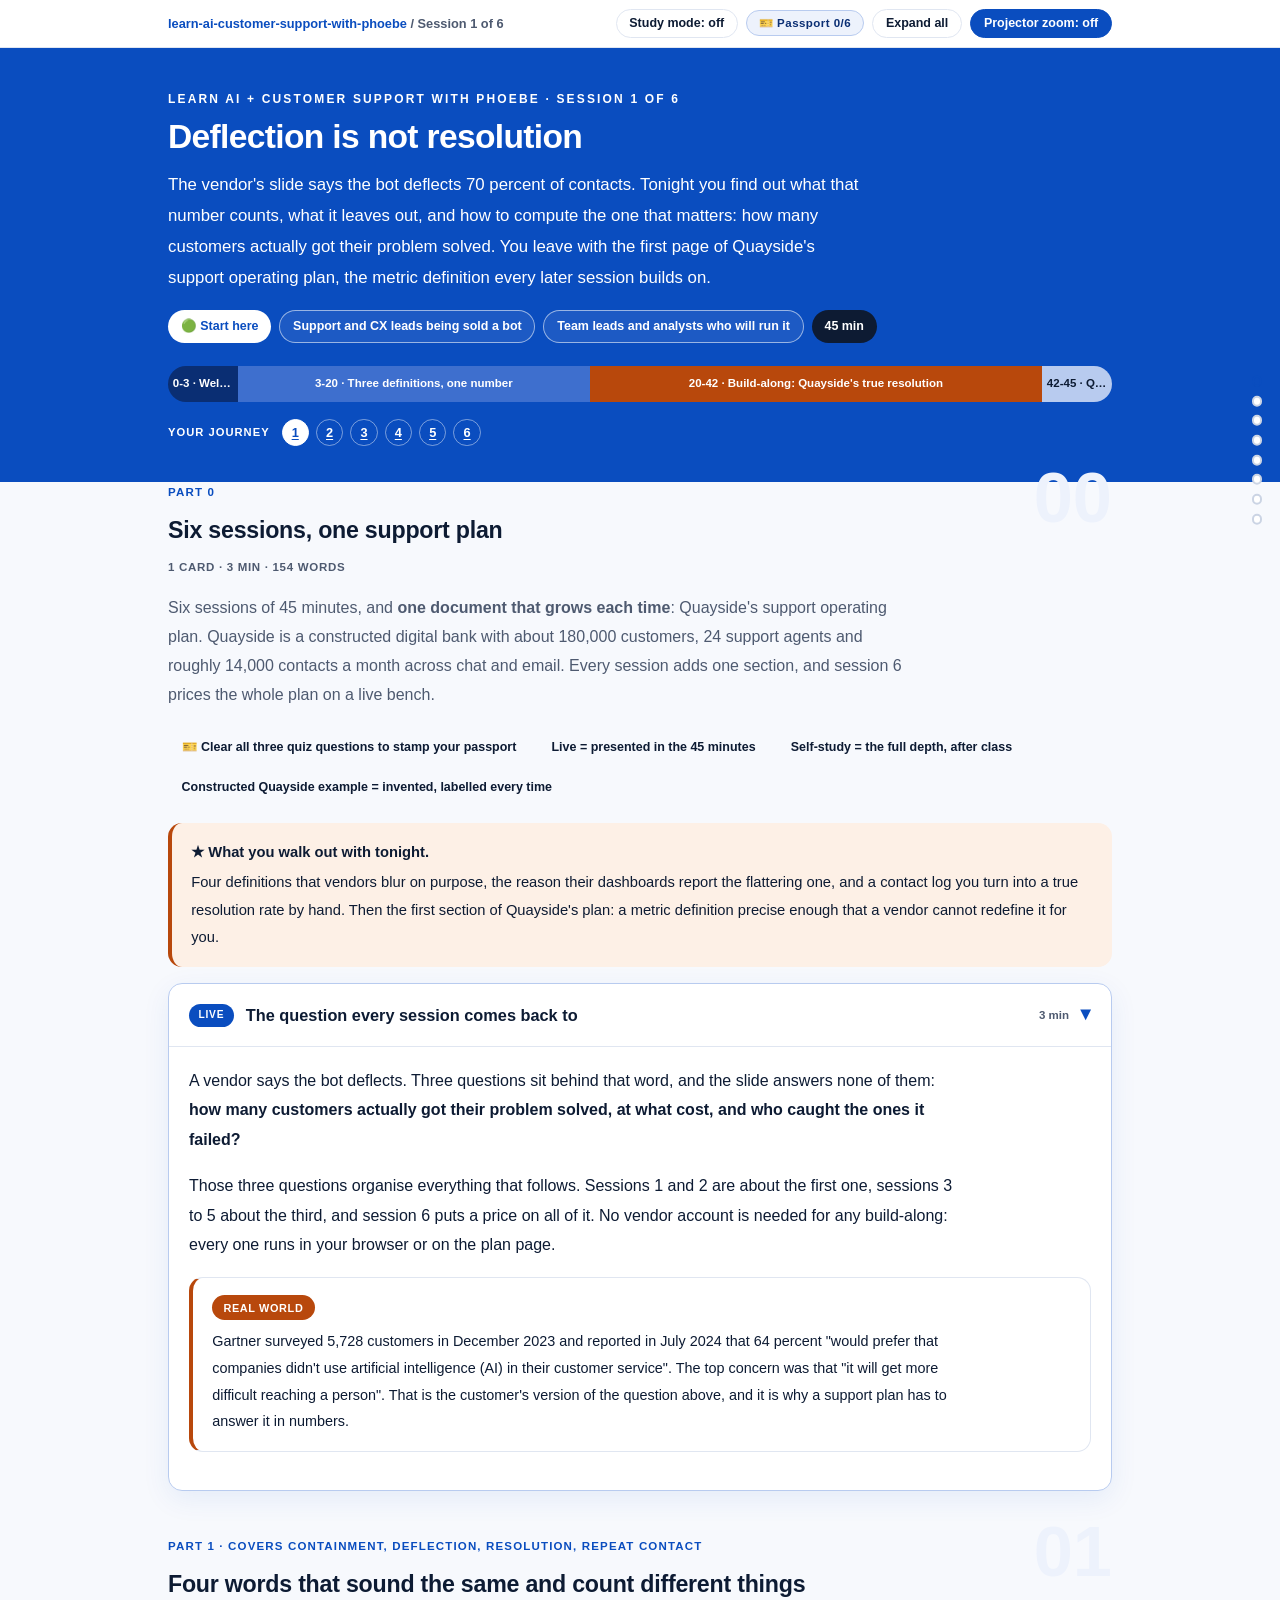
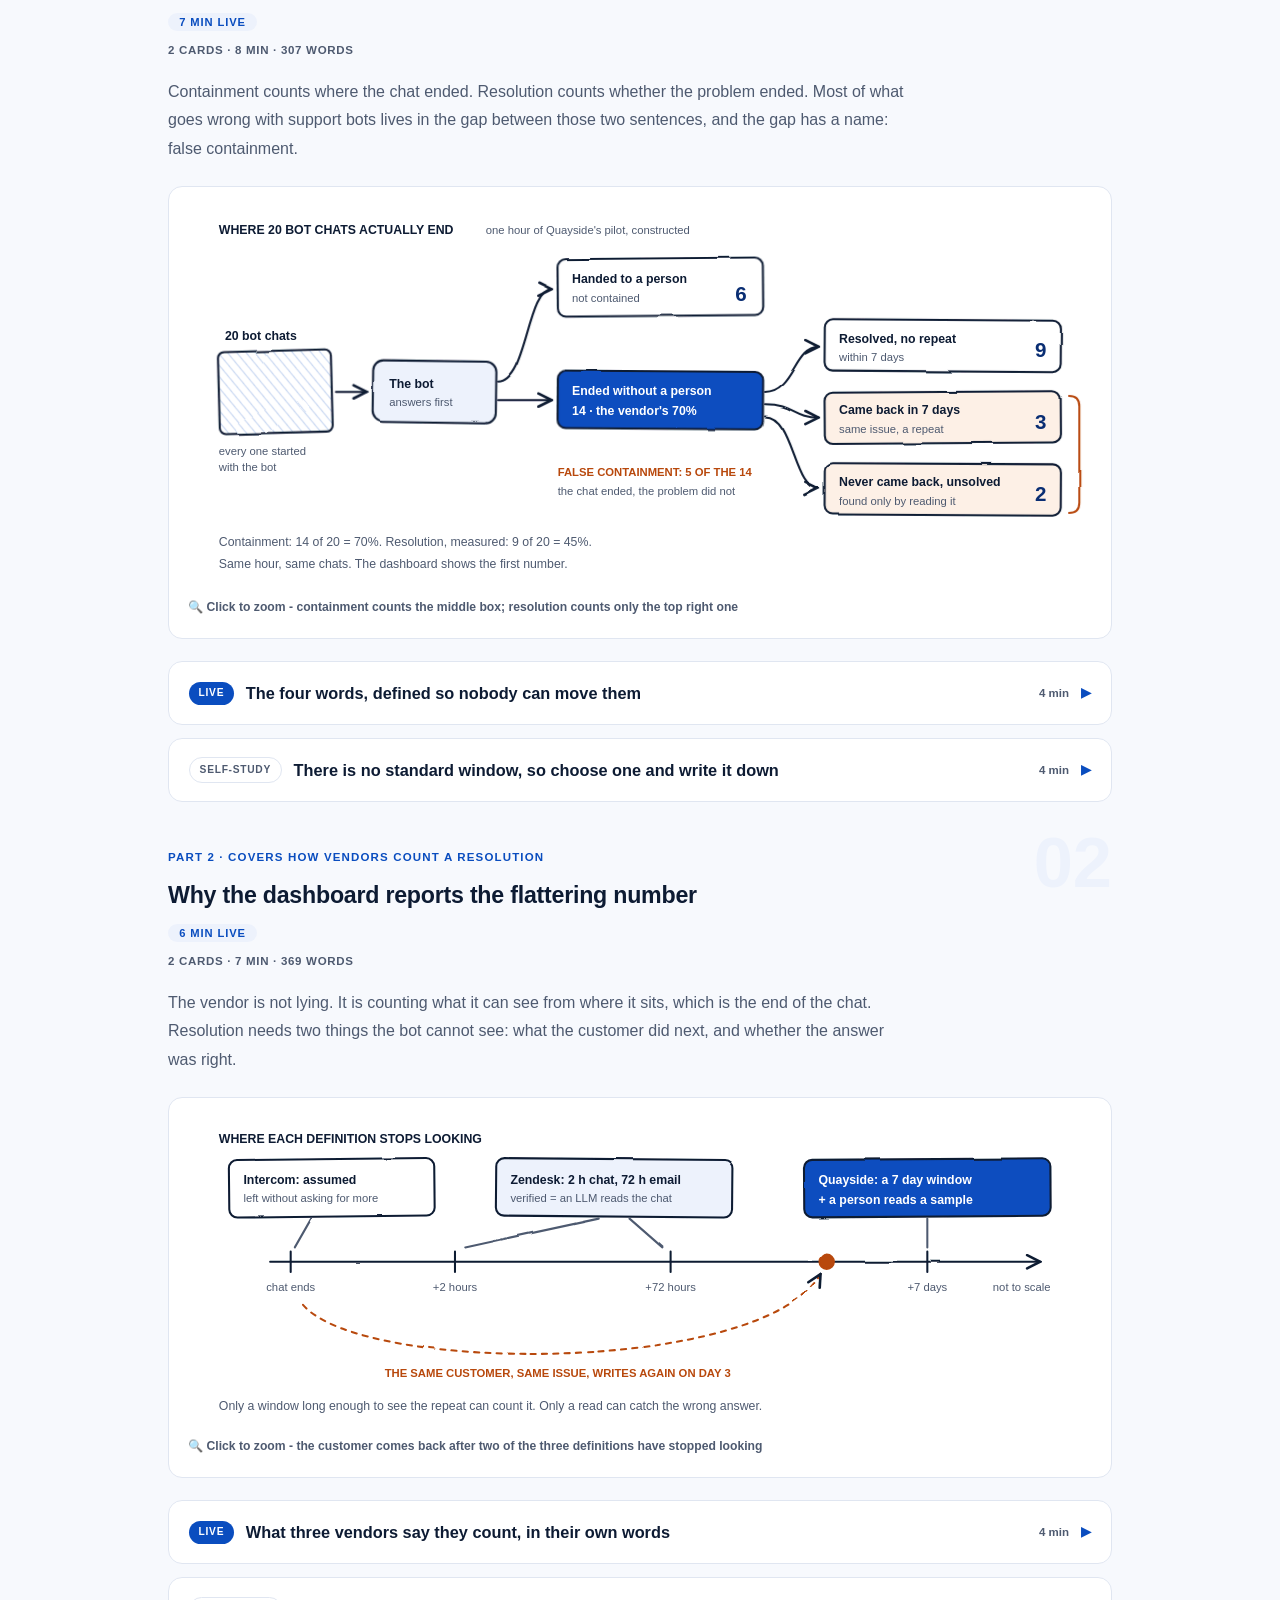
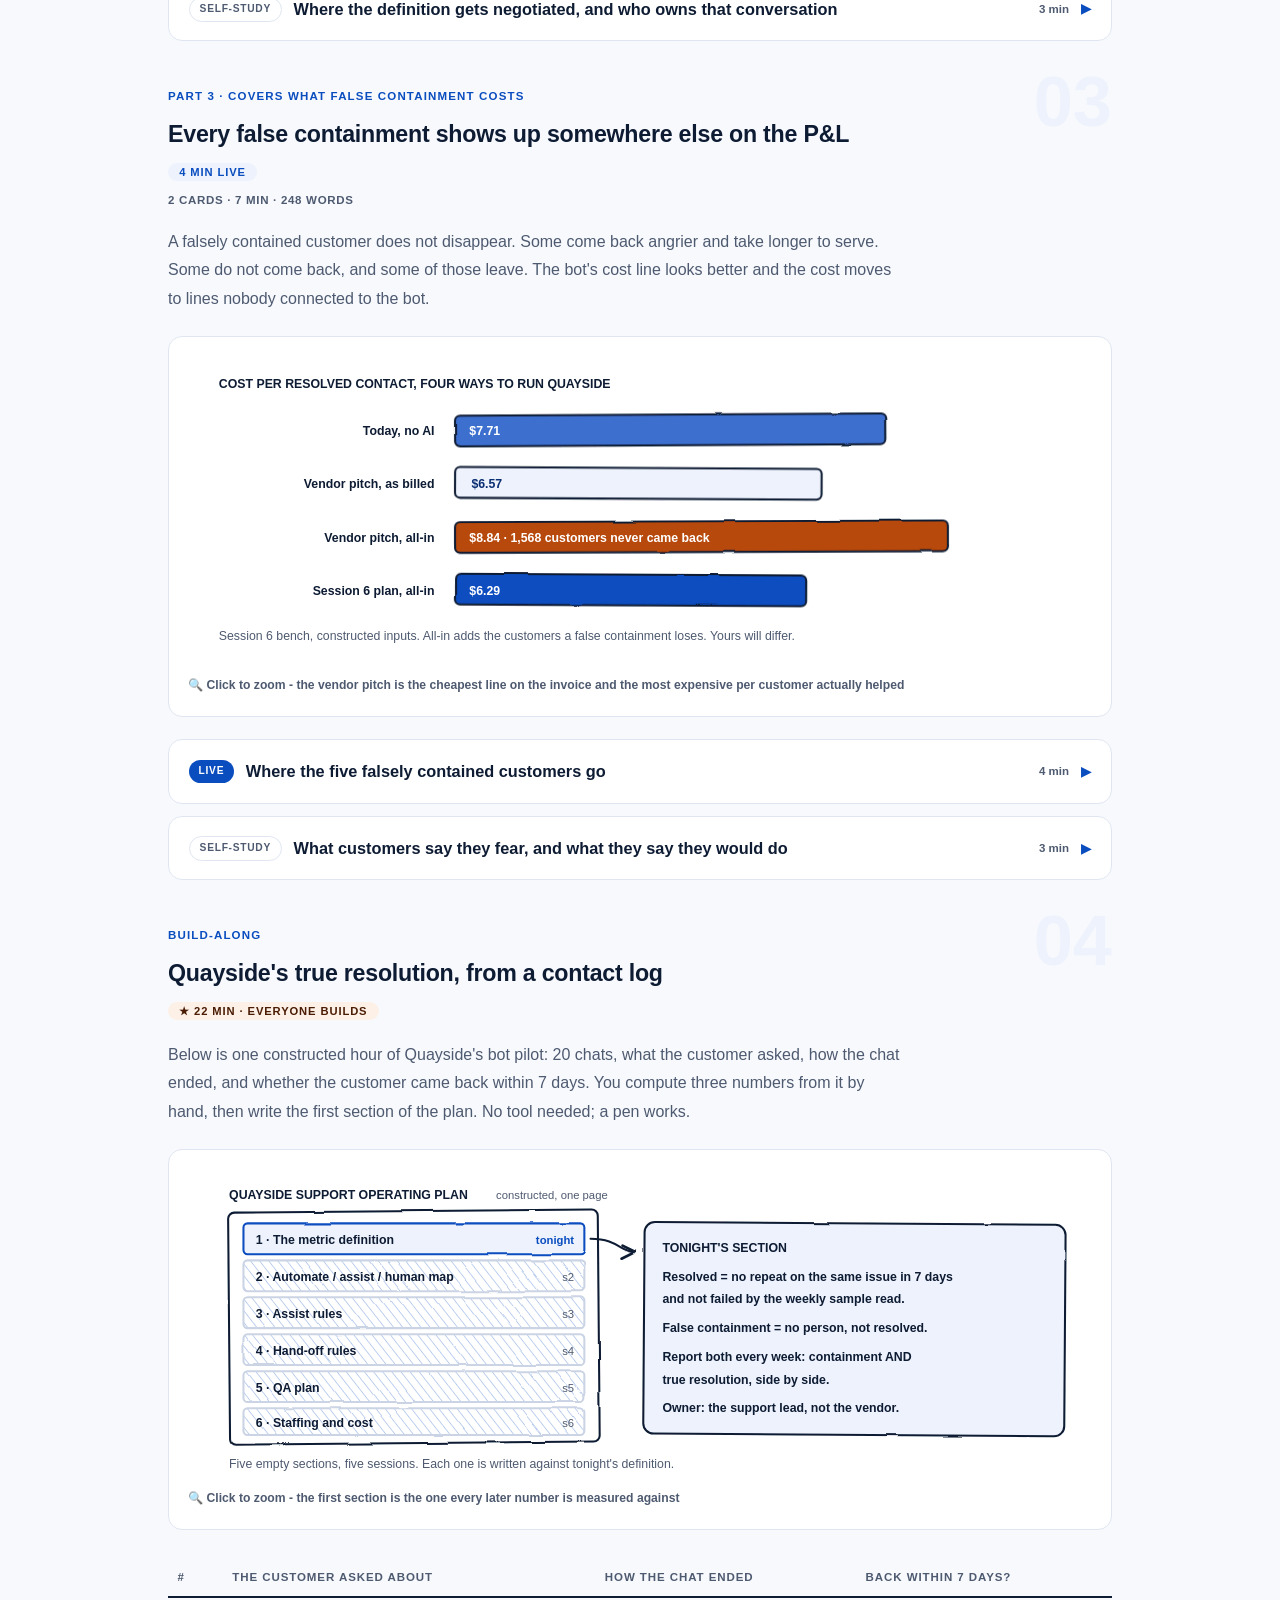
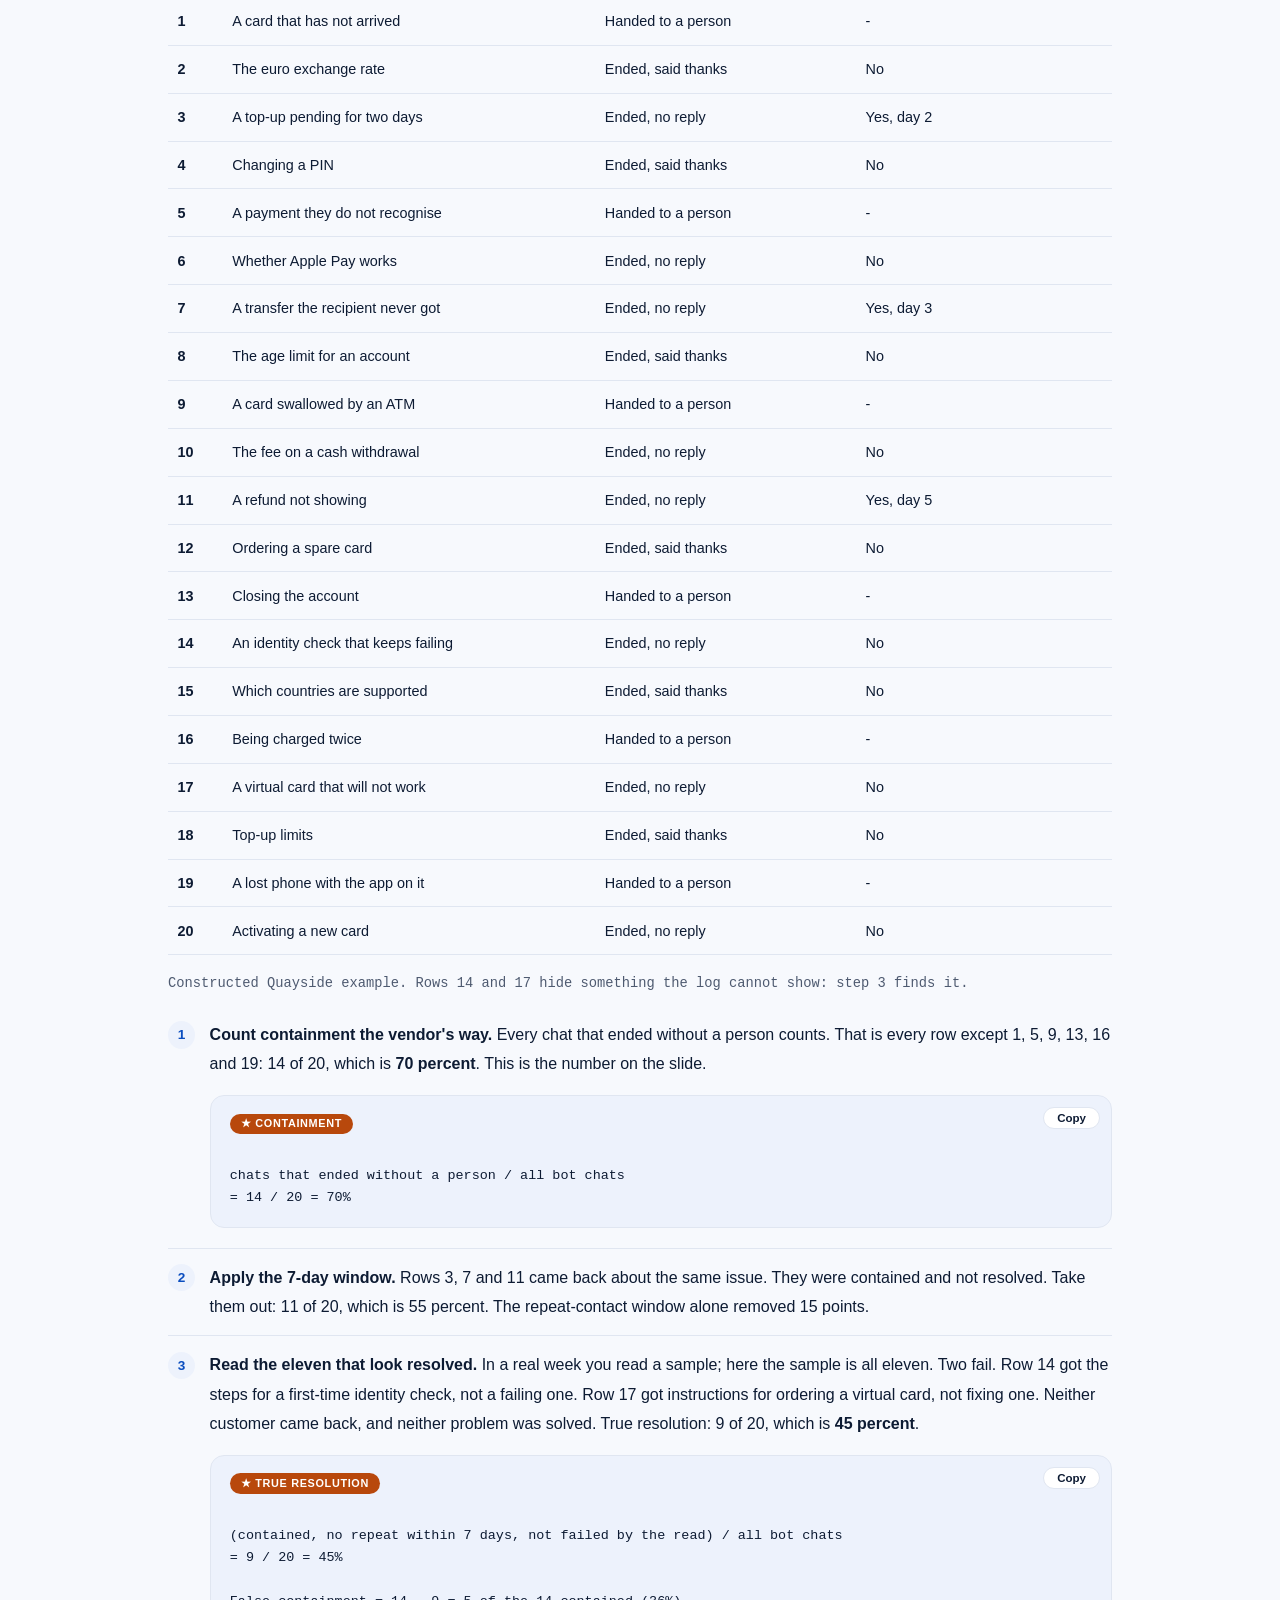
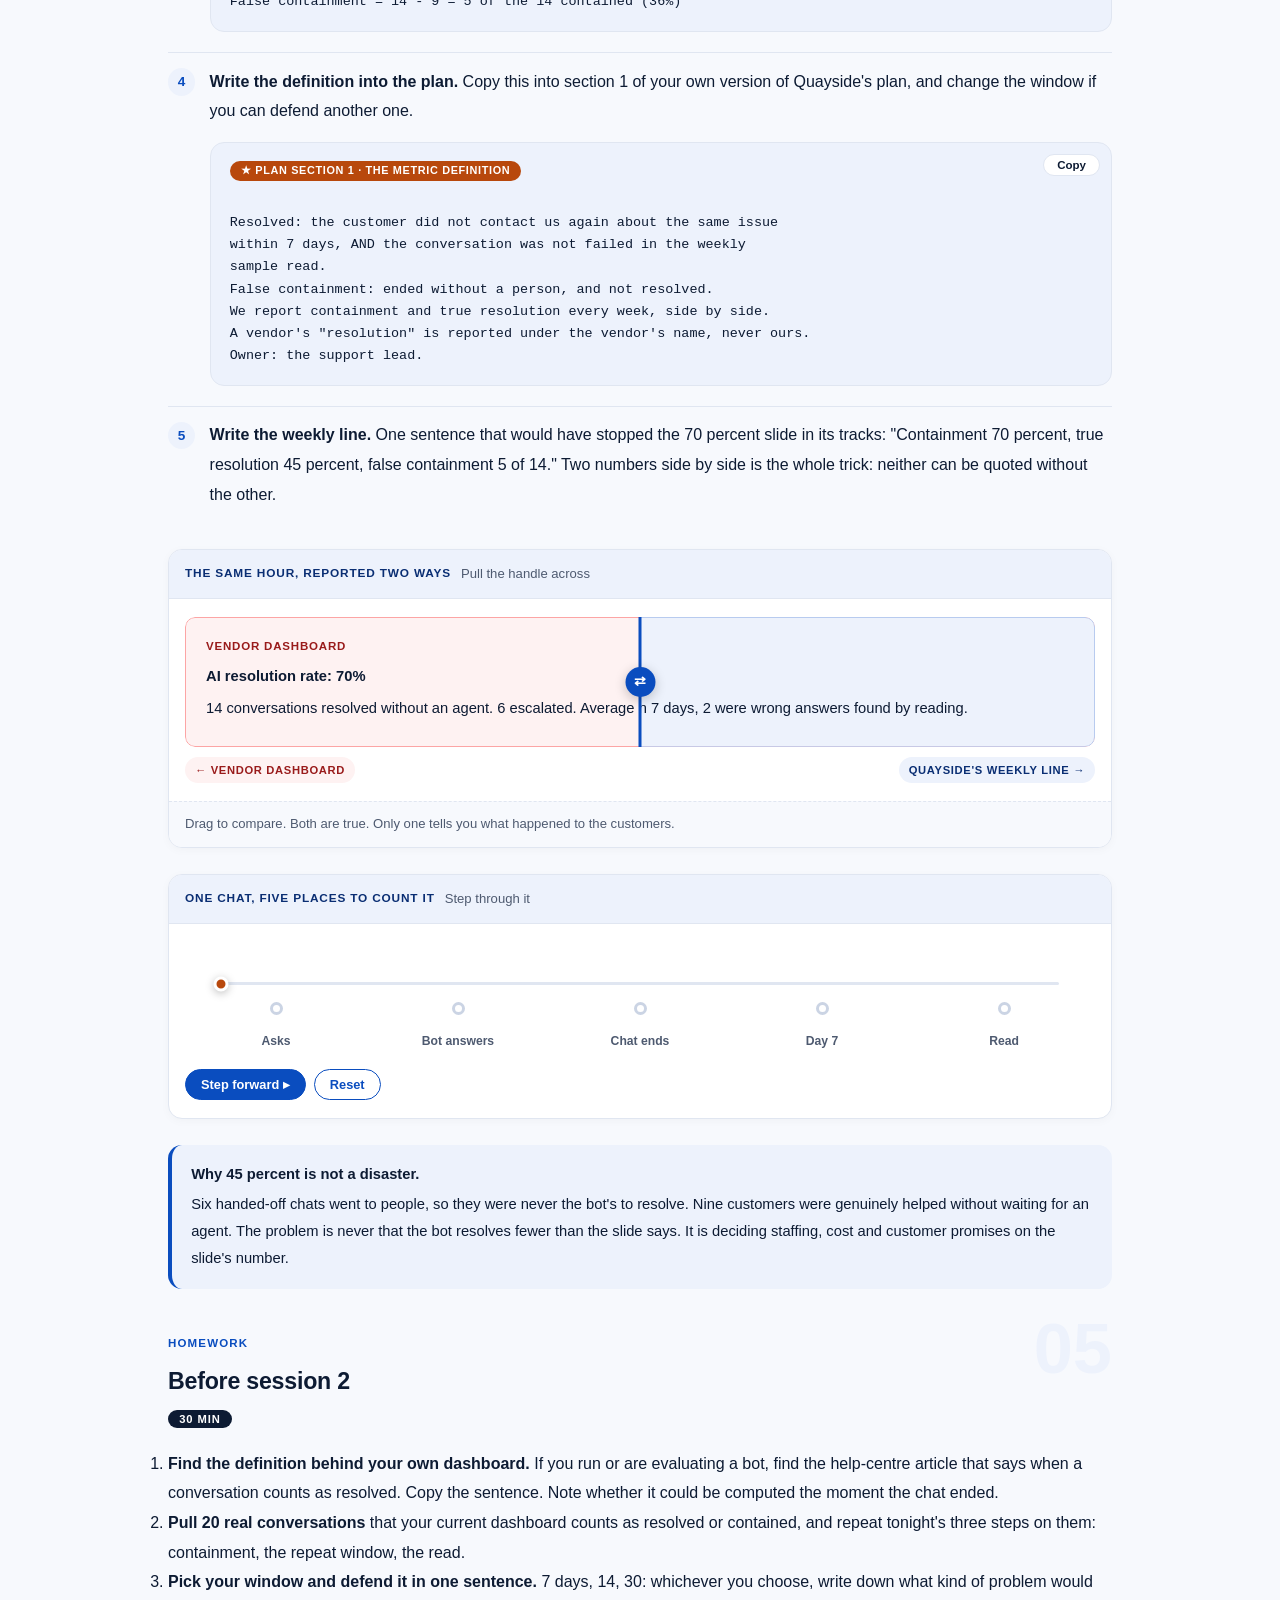
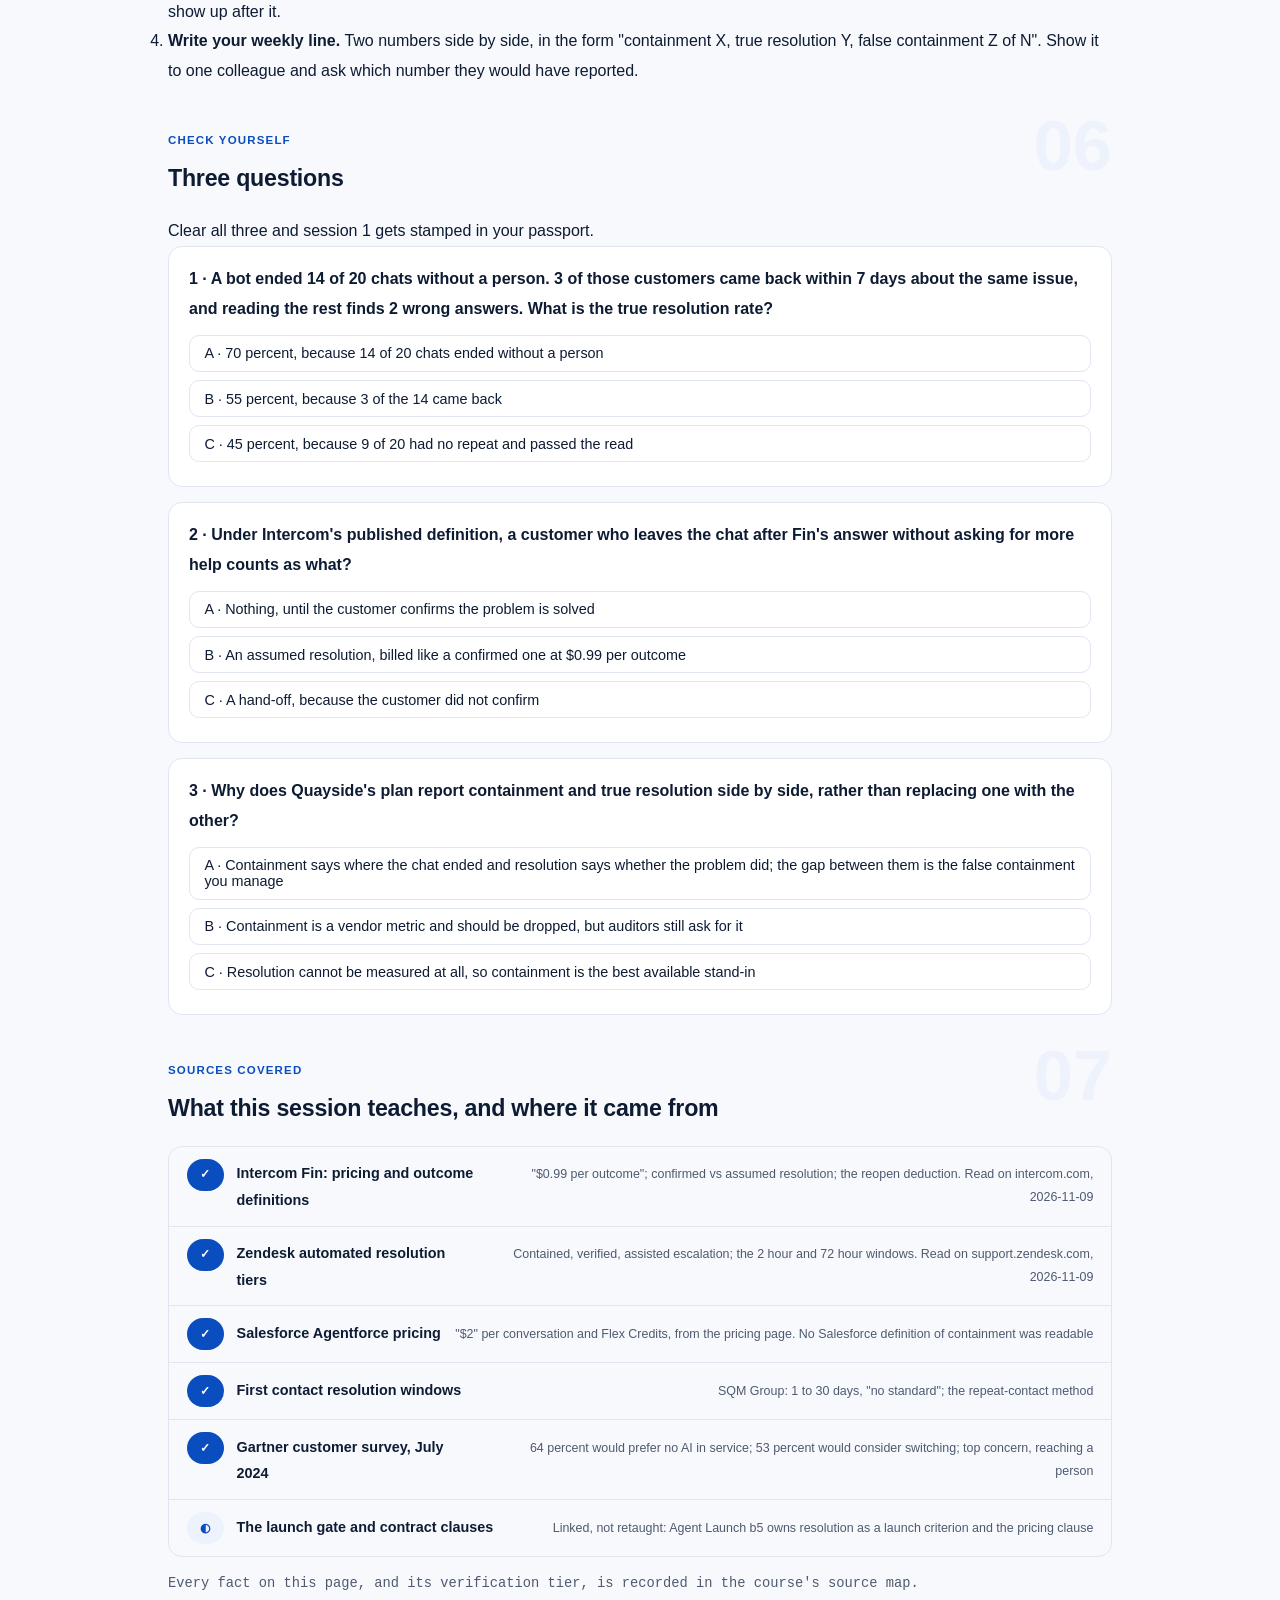
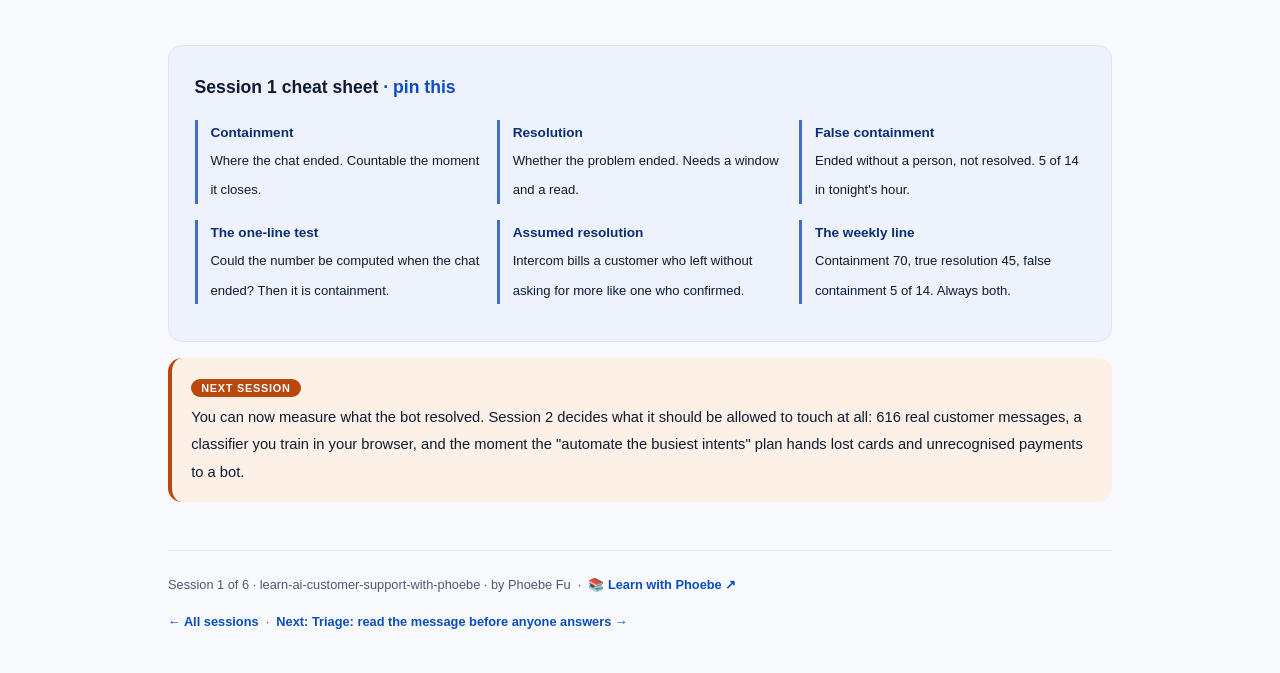
==== commit 3539af2d: "Replace template cross marks with words The quiz wrong-answer label, the wipe widget headings and th" ====
--- a/courses/01-deflection-is-not-resolution.html
+++ b/courses/01-deflection-is-not-resolution.html
@@ -19,7 +19,7 @@
 <meta name="twitter:image" content="https://phoebefu6.github.io/learn-ai-customer-support-with-phoebe/assets/og-cover.png">
 <!-- social:end -->
 <title>Session 1 · Deflection is not resolution - learn ai customer support with phoebe</title>
-<link rel="stylesheet" href="../assets/style.css?v=1">
+<link rel="stylesheet" href="../assets/style.css?v=2">
 </head>
 <body>
 
@@ -583,6 +583,6 @@
 
 </main>
 
-<script src="../assets/app.js?v=2"></script>
+<script src="../assets/app.js?v=3"></script>
 </body>
 </html>
--- a/assets/style.css
+++ b/assets/style.css
@@ -576,7 +576,7 @@
 .quiz-q .qopt.correct { background: var(--indigo); border-color: var(--indigo); color: #fff; font-weight: 600; }
 .quiz-q .qopt.correct::after { content: "  ✓"; }
 .quiz-q .qopt.wrong { background: #FEF2F2; border-color: #FCA5A5; color: #991B1B; animation: qshake .3s ease; }
-.quiz-q .qopt.wrong::after { content: "  ✗ try again"; font-size: .78rem; }
+.quiz-q .qopt.wrong::after { content: "  not this one, try again"; font-size: .78rem; }
 .quiz-q .qopt:disabled { cursor: default; }
 .quiz-q .qwhy {
   display: none;
